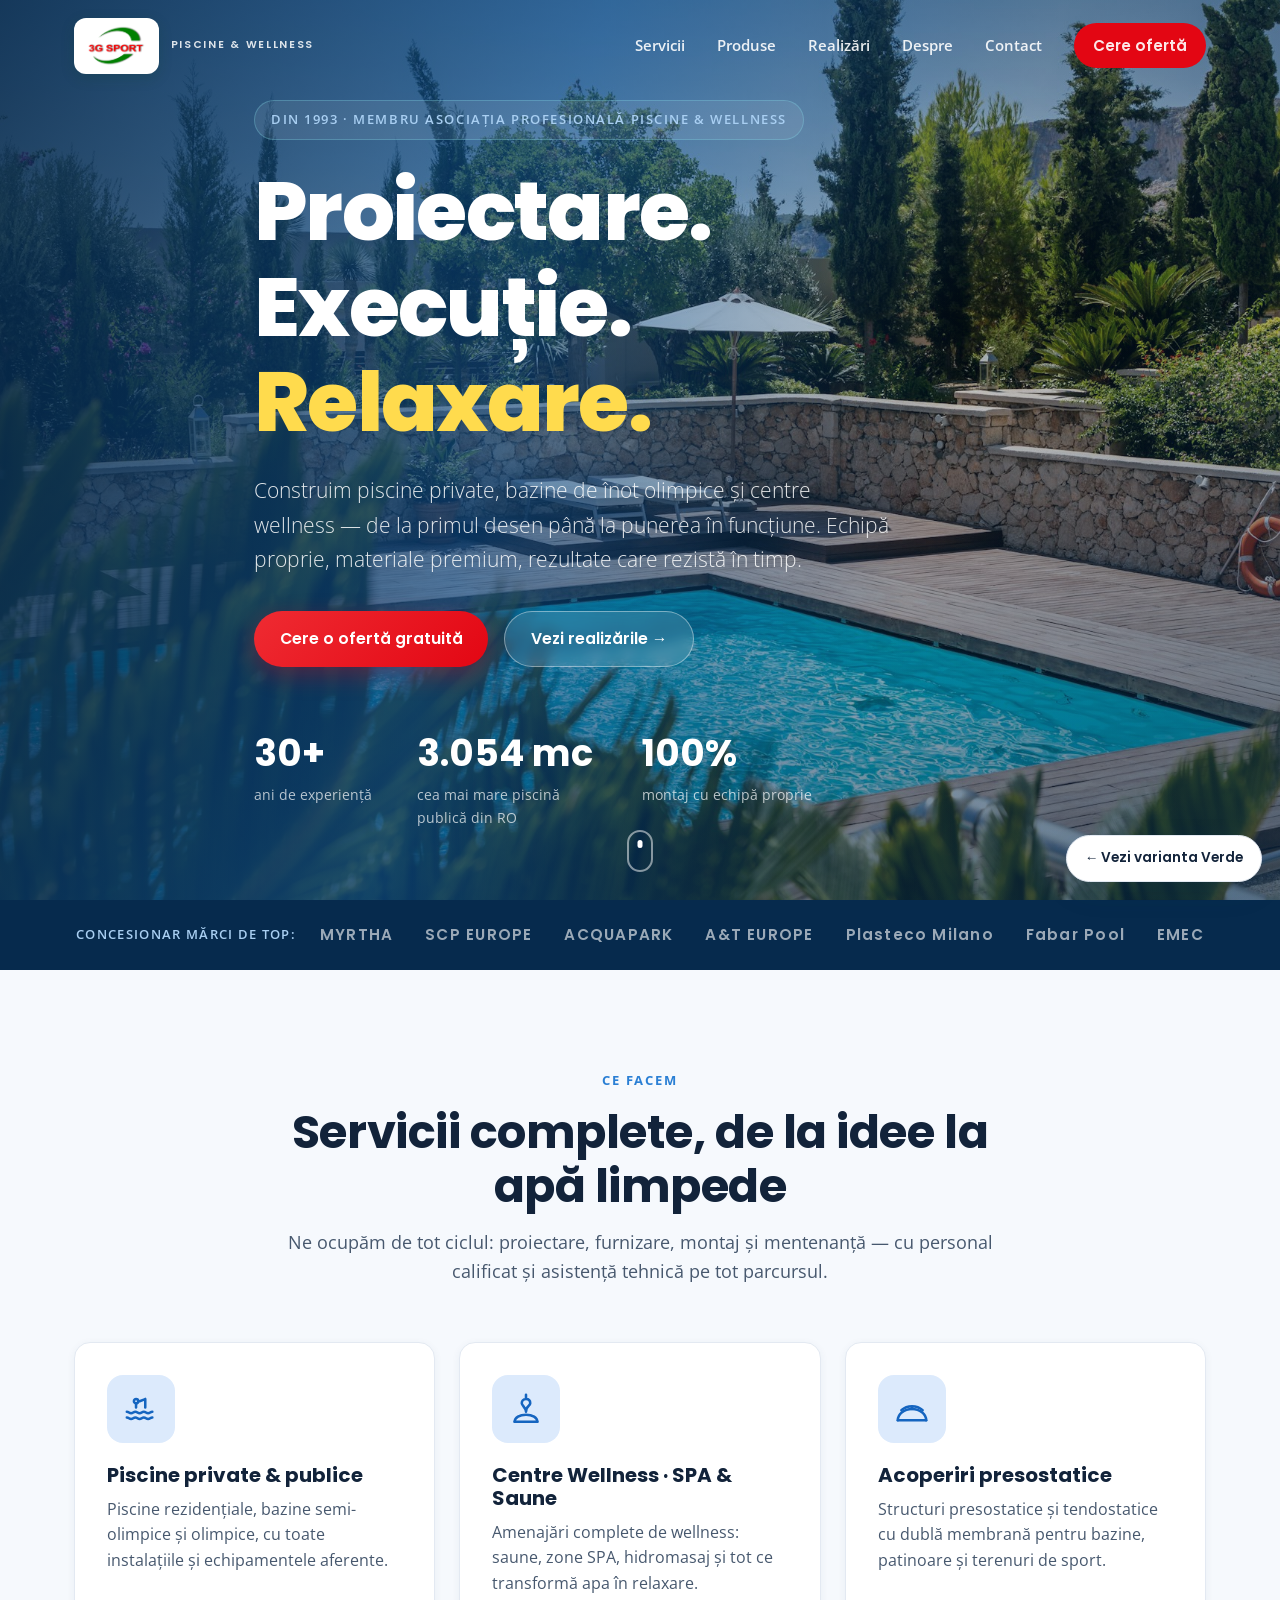
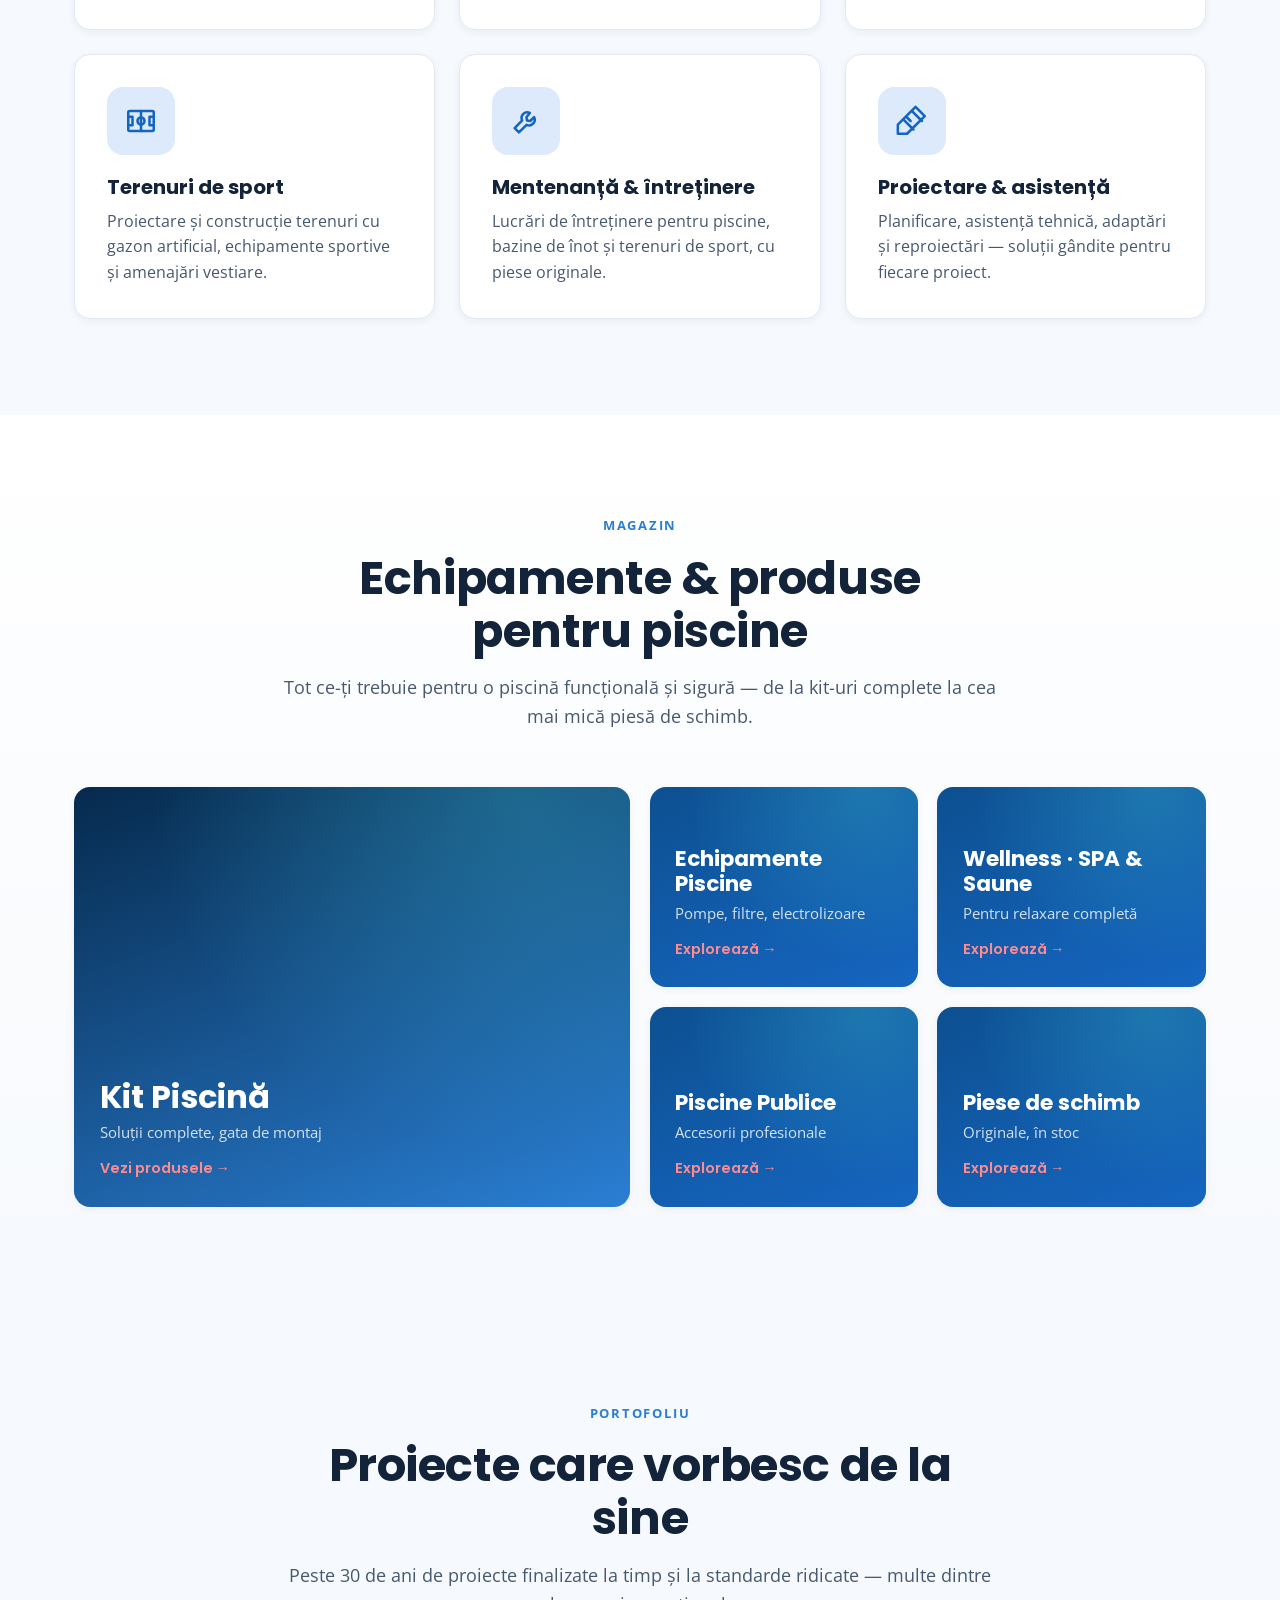
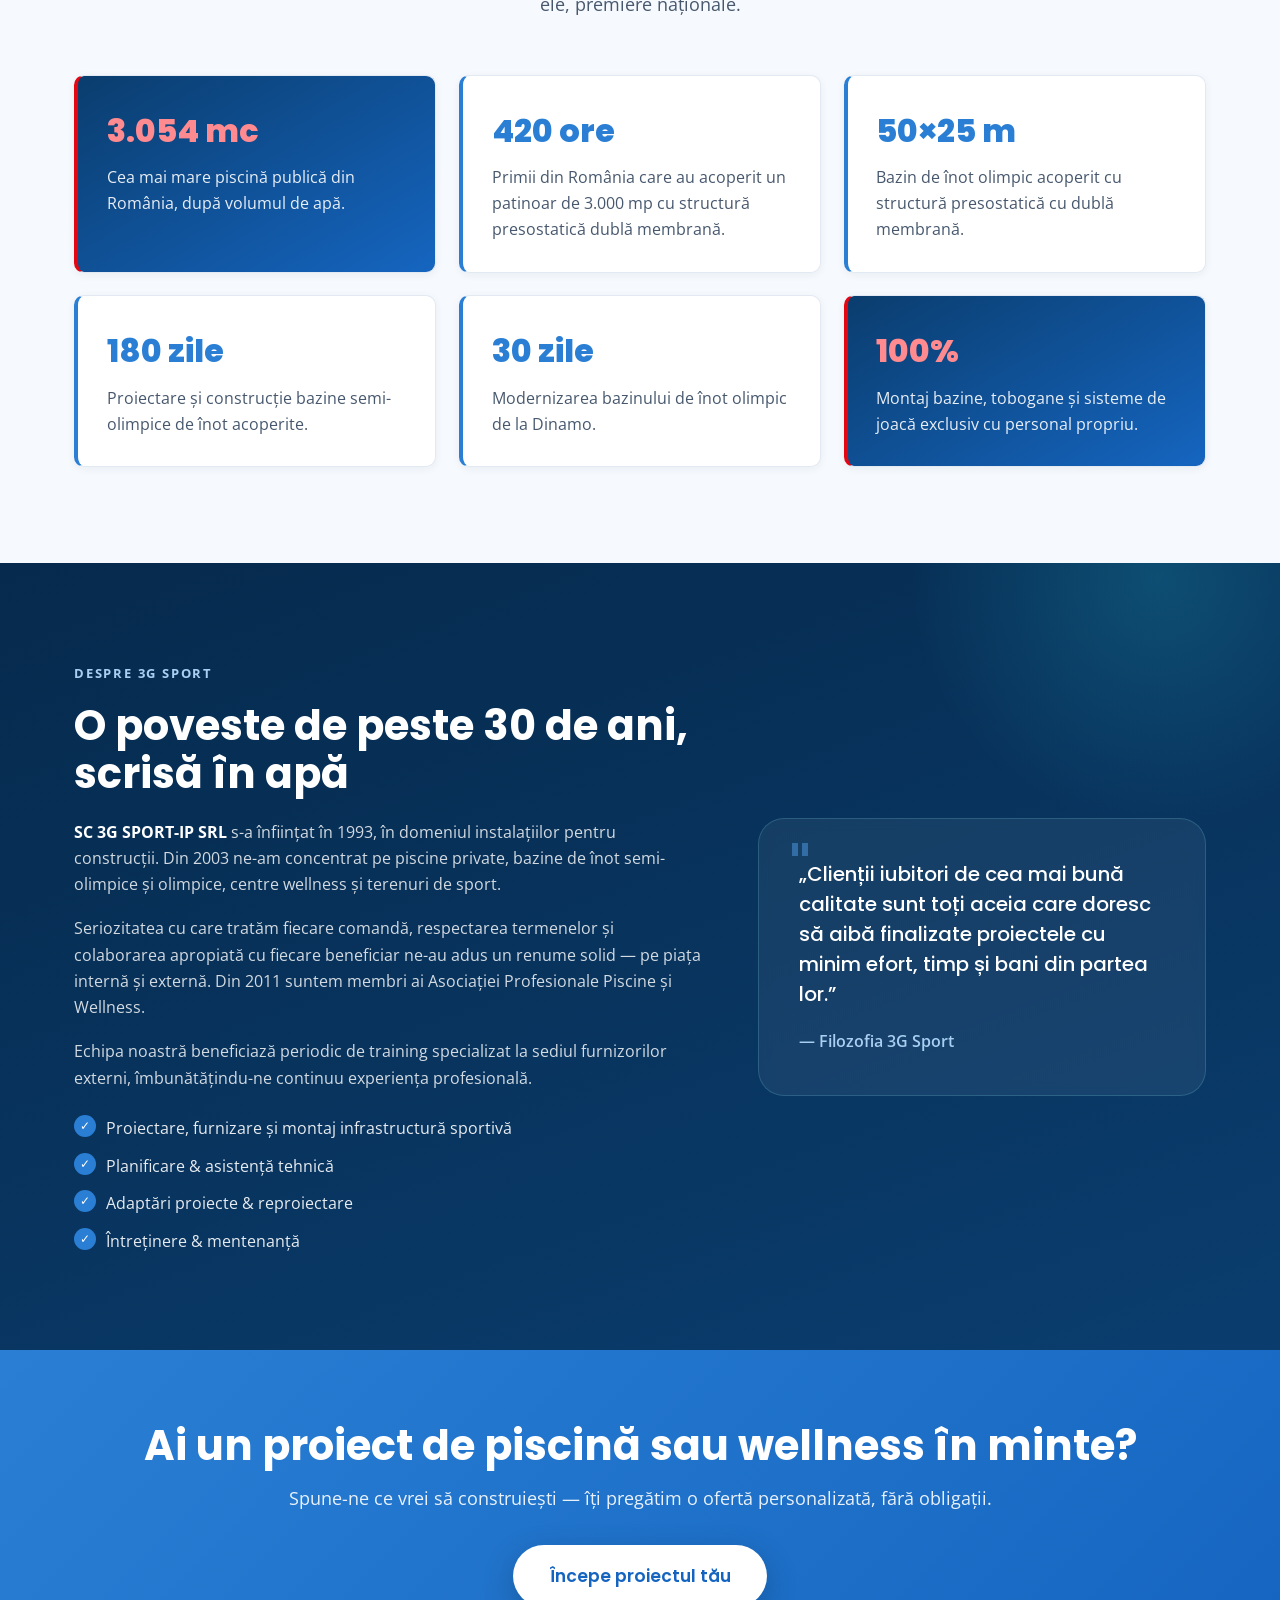
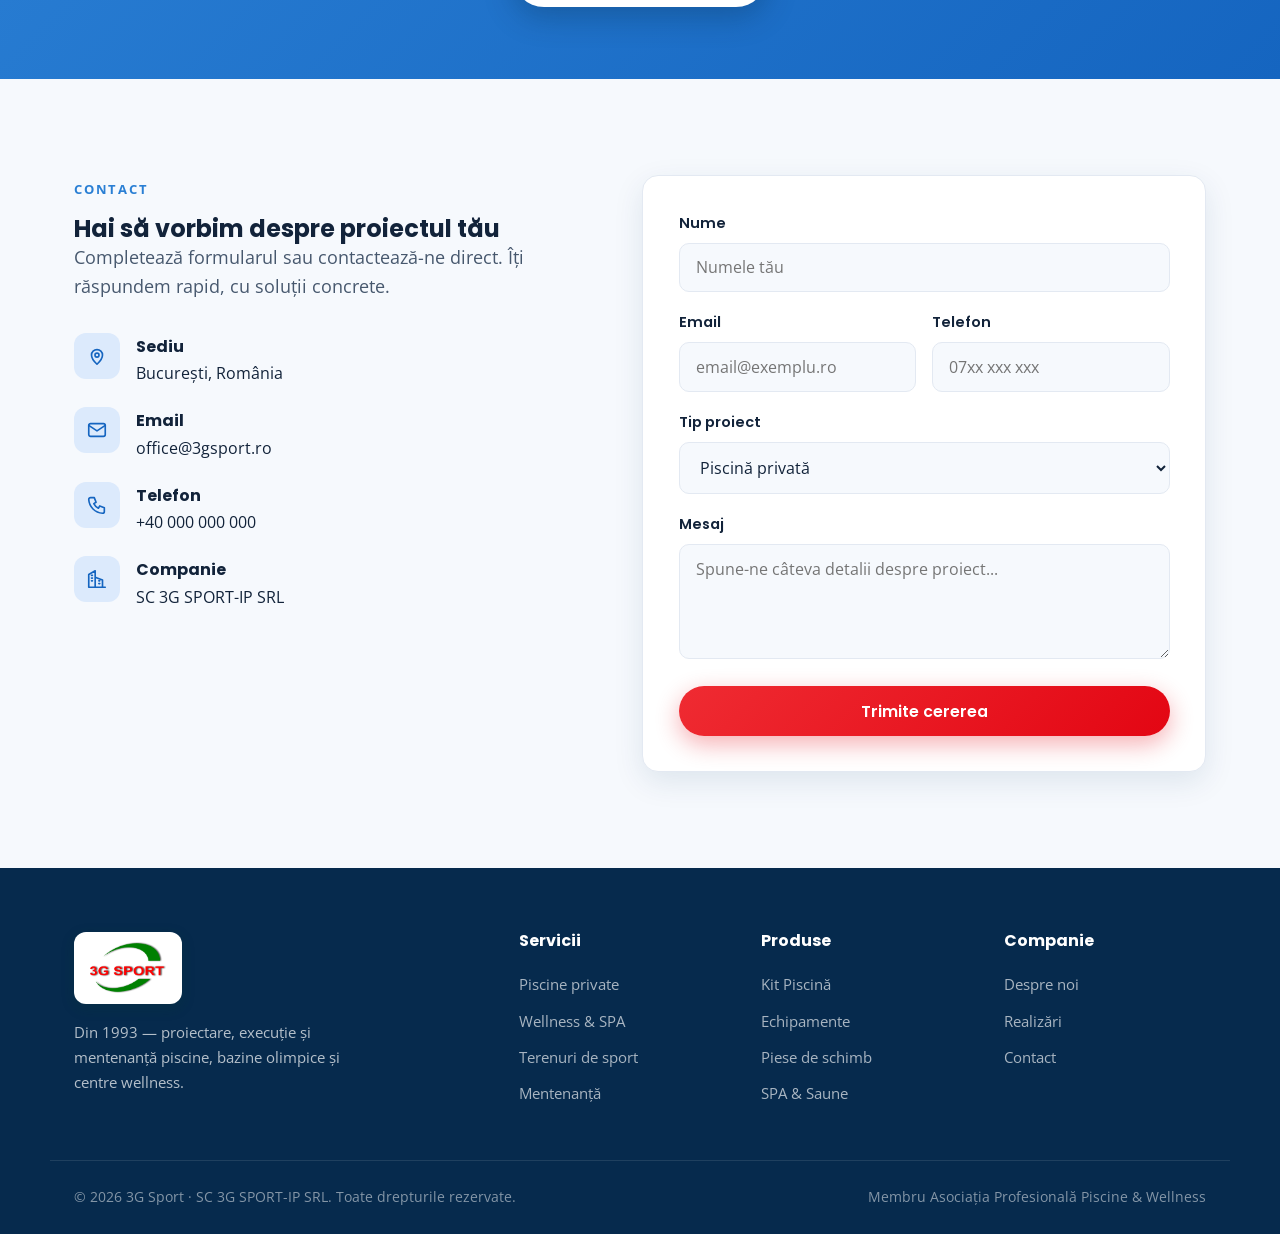
==== index-albastru.html @ 9c0d0143 "Initial commit: 3G Sport presentation site (2 theme variants)" ====
<!DOCTYPE html>
<html lang="ro">
<head>
<meta charset="UTF-8" />
<meta name="viewport" content="width=device-width, initial-scale=1.0" />
<title>3G Sport — Piscine, Wellness & Echipamente | Proiectare, Execuție, Relaxare</title>
<meta name="description" content="3G Sport (SC 3G SPORT-IP SRL) — din 1993 proiectăm și construim piscine private, bazine olimpice, centre wellness și terenuri de sport. Echipamente, kit-uri piscină, SPA & saune, piese de schimb și mentenanță." />
<meta name="theme-color" content="#0a3d62" />
<meta property="og:title" content="3G Sport — Piscine, Wellness & Echipamente" />
<meta property="og:description" content="Din 1993 — proiectare, execuție și mentenanță piscine, bazine olimpice și centre wellness." />
<meta property="og:type" content="website" />
<link rel="preconnect" href="https://fonts.googleapis.com" />
<link rel="preconnect" href="https://fonts.gstatic.com" crossorigin />
<link href="https://fonts.googleapis.com/css2?family=Open+Sans:wght@300;400;500;600;700&family=Poppins:wght@400;500;600;700;800&display=swap" rel="stylesheet" />
<link rel="stylesheet" href="styles.css" />
</head>
<body class="theme-blue">

<!-- ============ HEADER ============ -->
<header class="site-header" id="siteHeader">
  <div class="container header-inner">
    <a href="#hero" class="logo" aria-label="3G Sport - acasă">
      <img src="logo.png" alt="3G Sport" class="logo-img" width="264" height="189" />
      <span class="logo-text">piscine &amp; wellness</span>
    </a>
    <nav class="main-nav" id="mainNav" aria-label="Navigație principală">
      <a href="#servicii">Servicii</a>
      <a href="#categorii">Produse</a>
      <a href="#realizari">Realizări</a>
      <a href="#despre">Despre</a>
      <a href="#contact">Contact</a>
      <a href="#contact" class="btn btn-nav">Cere ofertă</a>
    </nav>
    <button class="nav-toggle" id="navToggle" aria-label="Deschide meniul" aria-expanded="false">
      <span></span><span></span><span></span>
    </button>
  </div>
</header>

<!-- ============ HERO ============ -->
<section class="hero" id="hero">
  <div class="hero-bg" aria-hidden="true">
    <div class="hero-water"></div>
    <div class="hero-overlay"></div>
  </div>
  <div class="container hero-content">
    <p class="hero-eyebrow">Din 1993 · Membru Asociația Profesională Piscine &amp; Wellness</p>
    <h1 class="hero-title">Proiectare.<br>Execuție.<br><span class="accent">Relaxare.</span></h1>
    <p class="hero-sub">Construim piscine private, bazine de înot olimpice și centre wellness — de la primul desen până la punerea în funcțiune. Echipă proprie, materiale premium, rezultate care rezistă în timp.</p>
    <div class="hero-cta">
      <a href="#contact" class="btn btn-primary">Cere o ofertă gratuită</a>
      <a href="#realizari" class="btn btn-ghost">Vezi realizările →</a>
    </div>
    <div class="hero-stats">
      <div class="stat"><strong data-count="30">30+</strong><span>ani de experiență</span></div>
      <div class="stat"><strong data-count="3054">3.054&nbsp;mc</strong><span>cea mai mare piscină publică din RO</span></div>
      <div class="stat"><strong data-count="100">100%</strong><span>montaj cu echipă proprie</span></div>
    </div>
  </div>
  <a href="#servicii" class="scroll-hint" aria-label="Derulează în jos"><span></span></a>
</section>

<!-- ============ TRUST STRIP ============ -->
<section class="trust-strip" aria-label="Branduri partenere">
  <div class="container trust-inner">
    <span class="trust-label">Concesionar mărci de top:</span>
    <ul class="trust-brands">
      <li>MYRTHA</li><li>SCP EUROPE</li><li>ACQUAPARK</li><li>A&amp;T EUROPE</li><li>Plasteco Milano</li><li>Fabar Pool</li><li>EMEC</li>
    </ul>
  </div>
</section>

<!-- ============ SERVICII ============ -->
<section class="section" id="servicii">
  <div class="container">
    <div class="section-head">
      <p class="eyebrow">Ce facem</p>
      <h2>Servicii complete, de la idee la apă limpede</h2>
      <p class="section-lead">Ne ocupăm de tot ciclul: proiectare, furnizare, montaj și mentenanță — cu personal calificat și asistență tehnică pe tot parcursul.</p>
    </div>
    <div class="cards-grid">
      <article class="card">
        <div class="card-icon"><svg viewBox="0 0 24 24" fill="none" stroke="currentColor" stroke-width="1.8" stroke-linecap="round" stroke-linejoin="round"><path d="M2 18c1.5 0 1.5 1 3 1s1.5-1 3-1 1.5 1 3 1 1.5-1 3-1 1.5 1 3 1 1.5-1 3-1"/><path d="M2 14c1.5 0 1.5 1 3 1s1.5-1 3-1 1.5 1 3 1 1.5-1 3-1 1.5 1 3 1 1.5-1 3-1"/><circle cx="8.5" cy="6.5" r="1.5"/><path d="M8.5 8v3M15 5l-4 1.5M15 5v6"/></svg></div>
        <h3>Piscine private &amp; publice</h3>
        <p>Piscine rezidențiale, bazine semi-olimpice și olimpice, cu toate instalațiile și echipamentele aferente.</p>
      </article>
      <article class="card">
        <div class="card-icon"><svg viewBox="0 0 24 24" fill="none" stroke="currentColor" stroke-width="1.8" stroke-linecap="round" stroke-linejoin="round"><path d="M12 2v3M12 5c-2 0-3 1.5-3 3s3 3 3 6c0-4.5 3-4 3-6s-1-3-3-3z"/><path d="M4 21c0-3 3.5-5 8-5s8 2 8 5"/><path d="M4 21h16"/></svg></div>
        <h3>Centre Wellness · SPA &amp; Saune</h3>
        <p>Amenajări complete de wellness: saune, zone SPA, hidromasaj și tot ce transformă apa în relaxare.</p>
      </article>
      <article class="card">
        <div class="card-icon"><svg viewBox="0 0 24 24" fill="none" stroke="currentColor" stroke-width="1.8" stroke-linecap="round" stroke-linejoin="round"><path d="M2 20a10 8 0 0 1 20 0"/><path d="M2 20h20"/><path d="M12 12v-2M12 10c-3 0-5.5 1-7.5 2.8M12 10c3 0 5.5 1 7.5 2.8"/></svg></div>
        <h3>Acoperiri presostatice</h3>
        <p>Structuri presostatice și tendostatice cu dublă membrană pentru bazine, patinoare și terenuri de sport.</p>
      </article>
      <article class="card">
        <div class="card-icon"><svg viewBox="0 0 24 24" fill="none" stroke="currentColor" stroke-width="1.8" stroke-linecap="round" stroke-linejoin="round"><rect x="3" y="5" width="18" height="14" rx="1"/><path d="M12 5v14M3 9h3v6H3M21 9h-3v6h3"/><circle cx="12" cy="12" r="2.5"/></svg></div>
        <h3>Terenuri de sport</h3>
        <p>Proiectare și construcție terenuri cu gazon artificial, echipamente sportive și amenajări vestiare.</p>
      </article>
      <article class="card">
        <div class="card-icon"><svg viewBox="0 0 24 24" fill="none" stroke="currentColor" stroke-width="1.8" stroke-linecap="round" stroke-linejoin="round"><path d="M14.7 6.3a4 4 0 0 0-5.4 5.3L4 17l3 3 5.4-5.3a4 4 0 0 0 5.3-5.4l-2.7 2.7-2.3-.4-.4-2.3z"/></svg></div>
        <h3>Mentenanță &amp; întreținere</h3>
        <p>Lucrări de întreținere pentru piscine, bazine de înot și terenuri de sport, cu piese originale.</p>
      </article>
      <article class="card">
        <div class="card-icon"><svg viewBox="0 0 24 24" fill="none" stroke="currentColor" stroke-width="1.8" stroke-linecap="round" stroke-linejoin="round"><path d="M14.5 2 21 8.5 8.5 21H2v-6.5z"/><path d="M12 5 19 12M8 9l3 3M6 11l7 7"/></svg></div>
        <h3>Proiectare &amp; asistență</h3>
        <p>Planificare, asistență tehnică, adaptări și reproiectări — soluții gândite pentru fiecare proiect.</p>
      </article>
    </div>
  </div>
</section>

<!-- ============ CATEGORII PRODUSE ============ -->
<section class="section section-alt" id="categorii">
  <div class="container">
    <div class="section-head">
      <p class="eyebrow">Magazin</p>
      <h2>Echipamente &amp; produse pentru piscine</h2>
      <p class="section-lead">Tot ce-ți trebuie pentru o piscină funcțională și sigură — de la kit-uri complete la cea mai mică piesă de schimb.</p>
    </div>
    <div class="cat-grid">
      <a href="#contact" class="cat-card cat-lg">
        <div class="cat-body">
          <h3>Kit Piscină</h3>
          <p>Soluții complete, gata de montaj</p>
          <span class="cat-link">Vezi produsele →</span>
        </div>
      </a>
      <a href="#contact" class="cat-card">
        <div class="cat-body">
          <h3>Echipamente Piscine</h3>
          <p>Pompe, filtre, electrolizoare</p>
          <span class="cat-link">Explorează →</span>
        </div>
      </a>
      <a href="#contact" class="cat-card">
        <div class="cat-body">
          <h3>Wellness · SPA &amp; Saune</h3>
          <p>Pentru relaxare completă</p>
          <span class="cat-link">Explorează →</span>
        </div>
      </a>
      <a href="#contact" class="cat-card">
        <div class="cat-body">
          <h3>Piscine Publice</h3>
          <p>Accesorii profesionale</p>
          <span class="cat-link">Explorează →</span>
        </div>
      </a>
      <a href="#contact" class="cat-card">
        <div class="cat-body">
          <h3>Piese de schimb</h3>
          <p>Originale, în stoc</p>
          <span class="cat-link">Explorează →</span>
        </div>
      </a>
    </div>
  </div>
</section>

<!-- ============ REALIZĂRI ============ -->
<section class="section" id="realizari">
  <div class="container">
    <div class="section-head">
      <p class="eyebrow">Portofoliu</p>
      <h2>Proiecte care vorbesc de la sine</h2>
      <p class="section-lead">Peste 30 de ani de proiecte finalizate la timp și la standarde ridicate — multe dintre ele, premiere naționale.</p>
    </div>
    <div class="ach-grid">
      <div class="ach-card highlight">
        <span class="ach-num">3.054 mc</span>
        <p>Cea mai mare piscină publică din România, după volumul de apă.</p>
      </div>
      <div class="ach-card">
        <span class="ach-num">420 ore</span>
        <p>Primii din România care au acoperit un patinoar de 3.000 mp cu structură presostatică dublă membrană.</p>
      </div>
      <div class="ach-card">
        <span class="ach-num">50×25 m</span>
        <p>Bazin de înot olimpic acoperit cu structură presostatică cu dublă membrană.</p>
      </div>
      <div class="ach-card">
        <span class="ach-num">180 zile</span>
        <p>Proiectare și construcție bazine semi-olimpice de înot acoperite.</p>
      </div>
      <div class="ach-card">
        <span class="ach-num">30 zile</span>
        <p>Modernizarea bazinului de înot olimpic de la Dinamo.</p>
      </div>
      <div class="ach-card highlight">
        <span class="ach-num">100%</span>
        <p>Montaj bazine, tobogane și sisteme de joacă exclusiv cu personal propriu.</p>
      </div>
    </div>
  </div>
</section>

<!-- ============ DESPRE ============ -->
<section class="section section-dark" id="despre">
  <div class="container despre-grid">
    <div class="despre-text">
      <p class="eyebrow light">Despre 3G Sport</p>
      <h2>O poveste de peste 30 de ani, scrisă în apă</h2>
      <p><strong>SC 3G SPORT-IP SRL</strong> s-a înființat în 1993, în domeniul instalațiilor pentru construcții. Din 2003 ne-am concentrat pe piscine private, bazine de înot semi-olimpice și olimpice, centre wellness și terenuri de sport.</p>
      <p>Seriozitatea cu care tratăm fiecare comandă, respectarea termenelor și colaborarea apropiată cu fiecare beneficiar ne-au adus un renume solid — pe piața internă și externă. Din 2011 suntem membri ai Asociației Profesionale Piscine și Wellness.</p>
      <p>Echipa noastră beneficiază periodic de training specializat la sediul furnizorilor externi, îmbunătățindu-ne continuu experiența profesională.</p>
      <ul class="check-list">
        <li>Proiectare, furnizare și montaj infrastructură sportivă</li>
        <li>Planificare &amp; asistență tehnică</li>
        <li>Adaptări proiecte &amp; reproiectare</li>
        <li>Întreținere &amp; mentenanță</li>
      </ul>
    </div>
    <div class="despre-quote">
      <blockquote>
        „Clienții iubitori de cea mai bună calitate sunt toți aceia care doresc să aibă finalizate proiectele cu minim efort, timp și bani din partea lor.”
      </blockquote>
      <cite>— Filozofia 3G Sport</cite>
    </div>
  </div>
</section>

<!-- ============ CTA ============ -->
<section class="cta-band">
  <div class="container cta-inner">
    <h2>Ai un proiect de piscină sau wellness în minte?</h2>
    <p>Spune-ne ce vrei să construiești — îți pregătim o ofertă personalizată, fără obligații.</p>
    <a href="#contact" class="btn btn-primary btn-lg">Începe proiectul tău</a>
  </div>
</section>

<!-- ============ CONTACT ============ -->
<section class="section" id="contact">
  <div class="container contact-grid">
    <div class="contact-info">
      <p class="eyebrow">Contact</p>
      <h2>Hai să vorbim despre proiectul tău</h2>
      <p class="section-lead">Completează formularul sau contactează-ne direct. Îți răspundem rapid, cu soluții concrete.</p>
      <ul class="contact-list">
        <li><span class="ci-ico"><svg viewBox="0 0 24 24" fill="none" stroke="currentColor" stroke-width="1.8" stroke-linecap="round" stroke-linejoin="round"><path d="M12 21s-6-5.3-6-10a6 6 0 0 1 12 0c0 4.7-6 10-6 10z"/><circle cx="12" cy="11" r="2.2"/></svg></span> <div><strong>Sediu</strong><br>București, România</div></li>
        <li><span class="ci-ico"><svg viewBox="0 0 24 24" fill="none" stroke="currentColor" stroke-width="1.8" stroke-linecap="round" stroke-linejoin="round"><rect x="3" y="5" width="18" height="14" rx="2"/><path d="m3 7 9 6 9-6"/></svg></span> <div><strong>Email</strong><br><a href="mailto:office@3gsport.ro">office@3gsport.ro</a></div></li>
        <li><span class="ci-ico"><svg viewBox="0 0 24 24" fill="none" stroke="currentColor" stroke-width="1.8" stroke-linecap="round" stroke-linejoin="round"><path d="M5 4h4l2 5-2.5 1.5a11 11 0 0 0 5 5L15 13l5 2v4a2 2 0 0 1-2 2A16 16 0 0 1 3 6a2 2 0 0 1 2-2z"/></svg></span> <div><strong>Telefon</strong><br><a href="tel:+40000000000">+40 000 000 000</a></div></li>
        <li><span class="ci-ico"><svg viewBox="0 0 24 24" fill="none" stroke="currentColor" stroke-width="1.8" stroke-linecap="round" stroke-linejoin="round"><path d="M3 21V7l7-4v18M10 21V10l8 3v8M3 21h18M6 8h1M6 11h1M6 14h1M14 14h1M14 17h1"/></svg></span> <div><strong>Companie</strong><br>SC 3G SPORT-IP SRL</div></li>
      </ul>
    </div>
    <form class="contact-form" onsubmit="return handleSubmit(event)">
      <div class="field">
        <label for="nume">Nume</label>
        <input type="text" id="nume" name="nume" required placeholder="Numele tău" />
      </div>
      <div class="field-row">
        <div class="field">
          <label for="email">Email</label>
          <input type="email" id="email" name="email" required placeholder="email@exemplu.ro" />
        </div>
        <div class="field">
          <label for="tel">Telefon</label>
          <input type="tel" id="tel" name="tel" placeholder="07xx xxx xxx" />
        </div>
      </div>
      <div class="field">
        <label for="subiect">Tip proiect</label>
        <select id="subiect" name="subiect">
          <option>Piscină privată</option>
          <option>Bazin public / olimpic</option>
          <option>Centru wellness / SPA</option>
          <option>Teren de sport</option>
          <option>Echipamente / piese</option>
          <option>Mentenanță</option>
          <option>Altceva</option>
        </select>
      </div>
      <div class="field">
        <label for="mesaj">Mesaj</label>
        <textarea id="mesaj" name="mesaj" rows="4" placeholder="Spune-ne câteva detalii despre proiect..."></textarea>
      </div>
      <button type="submit" class="btn btn-primary btn-block">Trimite cererea</button>
      <p class="form-note" id="formNote" hidden>Mulțumim! Îți vom răspunde cât mai curând. 😎</p>
    </form>
  </div>
</section>

<!-- ============ FOOTER ============ -->
<footer class="site-footer">
  <div class="container footer-inner">
    <div class="footer-brand">
      <a href="#hero" class="logo logo-footer">
        <img src="logo.png" alt="3G Sport" class="logo-img logo-img-footer" width="264" height="189" />
      </a>
      <p>Din 1993 — proiectare, execuție și mentenanță piscine, bazine olimpice și centre wellness.</p>
    </div>
    <div class="footer-col">
      <h4>Servicii</h4>
      <a href="#servicii">Piscine private</a>
      <a href="#servicii">Wellness &amp; SPA</a>
      <a href="#servicii">Terenuri de sport</a>
      <a href="#servicii">Mentenanță</a>
    </div>
    <div class="footer-col">
      <h4>Produse</h4>
      <a href="#categorii">Kit Piscină</a>
      <a href="#categorii">Echipamente</a>
      <a href="#categorii">Piese de schimb</a>
      <a href="#categorii">SPA &amp; Saune</a>
    </div>
    <div class="footer-col">
      <h4>Companie</h4>
      <a href="#despre">Despre noi</a>
      <a href="#realizari">Realizări</a>
      <a href="#contact">Contact</a>
    </div>
  </div>
  <div class="container footer-bottom">
    <p>© <span id="year"></span> 3G Sport · SC 3G SPORT-IP SRL. Toate drepturile rezervate.</p>
    <p>Membru Asociația Profesională Piscine &amp; Wellness</p>
  </div>
</footer>

<a href="index.html" class="theme-switch" title="Vezi varianta Verde">← Vezi varianta Verde</a>
<script src="script.js"></script>
</body>
</html>
---- styles.css ----
/* ============================================================
   3G SPORT — Design System
   Palette: deep aquatic navy → cyan, gold accent (premium)
   Type: Poppins (headings) + Open Sans (body)
   ============================================================ */

:root {
  /* Brand — from 3G SPORT logo (green + red) */
  --green-900: #06421f;
  --green-800: #0a6b32;
  --green-700: #0a8a3f;
  --green-600: #0f9d47;   /* primary brand green */
  --green-500: #22b35a;
  --green-400: #48c977;
  --green-100: #dff5e7;
  --green-050: #eef9f1;

  --red-700: #c00d17;
  --red-600: #e30613;     /* logo red */
  --red-500: #ef2b32;
  --red-100: #fde3e4;

  /* Legacy aliases mapped to new brand (so all existing rules recolor) */
  --navy-900: #06421f;
  --navy-800: #0a6b32;
  --navy-700: #0a8a3f;
  --blue-600: #0f9d47;
  --cyan-500: #22b35a;
  --cyan-400: #48c977;
  --aqua-300: #9fe3b6;
  --aqua-100: #dff5e7;

  --gold: #e30613;
  --gold-soft: #ff8a8f;

  /* Neutrals */
  --ink: #12211a;
  --slate: #4a5a51;
  --muted: #7c8a82;
  --line: #e3ece6;
  --bg: #f6faf7;
  --white: #ffffff;

  /* Effects */
  --shadow-sm: 0 2px 8px rgba(10, 61, 98, .06);
  --shadow-md: 0 10px 30px rgba(10, 61, 98, .10);
  --shadow-lg: 0 24px 60px rgba(10, 61, 98, .18);
  --radius: 16px;
  --radius-sm: 10px;
  --radius-lg: 26px;

  --container: 1180px;
  --ease: cubic-bezier(.22, 1, .36, 1);
}

/* ===== THEME: Alb + Albastru + Roșu ===== */
body.theme-blue {
  --green-900: #062a4d;
  --green-800: #0a3d6e;
  --green-700: #0d5091;
  --green-600: #1565c0;   /* primary brand blue */
  --green-500: #2a7fd4;
  --green-400: #4f9ae6;
  --green-100: #dceafc;
  --green-050: #eef5fe;

  --navy-900: #062a4d;
  --navy-800: #0a3d6e;
  --navy-700: #0d5091;
  --blue-600: #1565c0;
  --cyan-500: #2a7fd4;
  --cyan-400: #4f9ae6;
  --aqua-300: #a9cff2;
  --aqua-100: #dceafc;

  --ink: #12233a;
  --slate: #47586e;
  --muted: #7c8aa0;
  --line: #e3e9f2;
  --bg: #f6f9fd;
}
body.theme-blue .hero-overlay {
  background:
    linear-gradient(105deg, rgba(6,42,77,.86) 0%, rgba(13,80,145,.6) 40%, rgba(6,42,77,.18) 70%, rgba(6,42,77,.35) 100%),
    linear-gradient(180deg, rgba(6,42,77,.35) 0%, transparent 35%, rgba(6,42,77,.5) 100%);
}

* { box-sizing: border-box; margin: 0; padding: 0; }
html { scroll-behavior: smooth; -webkit-text-size-adjust: 100%; }

body {
  font-family: 'Open Sans', system-ui, sans-serif;
  color: var(--ink);
  background: var(--bg);
  line-height: 1.65;
  overflow-x: hidden;
}

h1, h2, h3, h4 { font-family: 'Poppins', sans-serif; line-height: 1.15; font-weight: 700; color: var(--ink); }
a { color: inherit; text-decoration: none; }
img { max-width: 100%; display: block; }

.container { width: 100%; max-width: var(--container); margin-inline: auto; padding-inline: 24px; }

/* ===== Buttons ===== */
.btn {
  display: inline-flex; align-items: center; justify-content: center; gap: .5rem;
  font-family: 'Poppins', sans-serif; font-weight: 600; font-size: .98rem;
  padding: .85rem 1.6rem; border-radius: 999px; border: none; cursor: pointer;
  transition: transform .25s var(--ease), box-shadow .25s var(--ease), background .25s;
  white-space: nowrap;
}
.btn-primary {
  background: linear-gradient(135deg, var(--red-500), var(--red-600));
  color: var(--white); box-shadow: 0 8px 24px rgba(227, 6, 19, .32);
}
.btn-primary:hover { transform: translateY(-3px); box-shadow: 0 14px 34px rgba(227, 6, 19, .45); }
.btn-ghost { background: rgba(255, 255, 255, .12); color: var(--white); border: 1.5px solid rgba(255, 255, 255, .4); backdrop-filter: blur(6px); }
.btn-ghost:hover { background: rgba(255, 255, 255, .22); transform: translateY(-3px); }
.btn-nav { background: var(--red-600); color: var(--white); padding: .6rem 1.2rem; }
.btn-nav:hover { background: var(--red-500); transform: translateY(-2px); box-shadow: 0 8px 20px rgba(227,6,19,.4); }
.btn-lg { padding: 1.05rem 2.3rem; font-size: 1.08rem; }
.btn-block { width: 100%; }

/* ===== Header ===== */
.site-header {
  position: fixed; top: 0; left: 0; right: 0; z-index: 100;
  padding: 1.1rem 0; transition: all .35s var(--ease);
}
.site-header.scrolled {
  background: rgba(255, 255, 255, .92); backdrop-filter: blur(14px);
  box-shadow: var(--shadow-sm); padding: .65rem 0;
}
.header-inner { display: flex; align-items: center; justify-content: space-between; }

.logo { display: flex; align-items: center; gap: .7rem; flex-shrink: 0; }
.logo-img { flex-shrink: 0; }
.logo-img { height: 56px; width: auto; object-fit: contain; display: block; background: var(--white); border-radius: 12px; padding: 6px 12px; box-shadow: 0 4px 14px rgba(6,66,31,.18); transition: height .35s var(--ease); }
.scrolled .logo-img { height: 48px; }
.logo-text { font-family: 'Poppins', sans-serif; font-weight: 600; letter-spacing: .16em; text-transform: uppercase; font-size: .66rem; color: rgba(255,255,255,.85); line-height: 1; align-self: center; }
.scrolled .logo-text { color: var(--muted); }
.logo-img-footer { height: 72px; }

.main-nav { display: flex; align-items: center; gap: 2rem; }
.main-nav a { font-weight: 600; font-size: .95rem; color: rgba(255, 255, 255, .9); transition: color .2s; position: relative; }
.main-nav a:not(.btn):hover { color: var(--aqua-300); }
.main-nav a:not(.btn)::after {
  content: ''; position: absolute; left: 0; bottom: -6px; height: 2px; width: 0;
  background: var(--cyan-400); transition: width .3s var(--ease);
}
.main-nav a:not(.btn):hover::after { width: 100%; }
.scrolled .main-nav a:not(.btn) { color: var(--slate); }
.scrolled .main-nav a:not(.btn):hover { color: var(--blue-600); }

.nav-toggle { display: none; flex-direction: column; gap: 5px; background: none; border: none; cursor: pointer; padding: 8px; z-index: 110; }
.nav-toggle span { width: 26px; height: 2.5px; background: var(--white); border-radius: 3px; transition: all .3s var(--ease); }
.scrolled .nav-toggle span { background: var(--ink); }

/* ===== Hero ===== */
.hero { position: relative; min-height: 100vh; display: flex; align-items: center; overflow: hidden; color: var(--white); }
.hero-bg { position: absolute; inset: 0; z-index: -2; overflow: hidden; }
.hero-water {
  position: absolute; inset: 0;
  background: url('img/hero-pool.jpg') center 30% / cover no-repeat;
  transform: scale(1.06); animation: heroZoom 20s ease-in-out infinite alternate;
}
@keyframes heroZoom { from { transform: scale(1.06); } to { transform: scale(1.14); } }
.hero-overlay {
  position: absolute; inset: 0;
  background:
    linear-gradient(105deg, rgba(6,66,31,.86) 0%, rgba(10,107,50,.62) 40%, rgba(6,66,31,.18) 70%, rgba(6,66,31,.35) 100%),
    linear-gradient(180deg, rgba(6,66,31,.35) 0%, transparent 35%, rgba(6,66,31,.5) 100%);
}

.hero-content { position: relative; z-index: 1; padding-top: 90px; padding-bottom: 60px; max-width: 820px; }
.hero-eyebrow {
  display: inline-block; font-weight: 600; font-size: .82rem; letter-spacing: .12em; text-transform: uppercase;
  color: var(--aqua-300); background: rgba(255, 255, 255, .08); border: 1px solid rgba(127, 219, 230, .3);
  padding: .5rem 1rem; border-radius: 999px; margin-bottom: 1.5rem;
}
.hero-title { font-size: clamp(2.8rem, 8vw, 5.2rem); font-weight: 800; color: var(--white); letter-spacing: -.02em; margin-bottom: 1.4rem; }
.hero-title .accent { color: #ffdb4d; }
.hero-sub { font-size: clamp(1.05rem, 2.4vw, 1.3rem); color: rgba(255, 255, 255, .88); max-width: 640px; margin-bottom: 2.2rem; font-weight: 300; }
.hero-cta { display: flex; gap: 1rem; flex-wrap: wrap; margin-bottom: 3.5rem; }

.hero-stats { display: flex; gap: 2.8rem; flex-wrap: wrap; }
.stat { display: flex; flex-direction: column; }
.stat strong { font-family: 'Poppins', sans-serif; font-size: clamp(1.6rem, 4vw, 2.3rem); font-weight: 700; color: var(--white); }
.stat span { font-size: .88rem; color: rgba(255, 255, 255, .7); max-width: 180px; }

.scroll-hint { position: absolute; bottom: 28px; left: 50%; transform: translateX(-50%); width: 26px; height: 42px; border: 2px solid rgba(255, 255, 255, .5); border-radius: 999px; }
.scroll-hint span { position: absolute; top: 8px; left: 50%; transform: translateX(-50%); width: 5px; height: 8px; background: var(--white); border-radius: 3px; animation: scrolldot 1.6s var(--ease) infinite; }
@keyframes scrolldot { 0% { opacity: 0; top: 8px; } 30% { opacity: 1; } 60% { opacity: 1; top: 22px; } 100% { opacity: 0; top: 22px; } }

/* ===== Trust strip ===== */
.trust-strip { background: var(--navy-900); padding: 1.4rem 0; }
.trust-inner { display: flex; align-items: center; gap: 1.5rem; flex-wrap: wrap; justify-content: center; }
.trust-label { color: var(--aqua-300); font-weight: 600; font-size: .82rem; letter-spacing: .1em; text-transform: uppercase; }
.trust-brands { list-style: none; display: flex; gap: 2rem; flex-wrap: wrap; }
.trust-brands li { color: rgba(255, 255, 255, .6); font-family: 'Poppins', sans-serif; font-weight: 600; letter-spacing: .08em; font-size: .95rem; transition: color .25s; }
.trust-brands li:hover { color: var(--white); }

/* ===== Sections ===== */
.section { padding: 6rem 0; }
.section-alt { background: linear-gradient(180deg, var(--white), var(--bg)); }
.section-head { max-width: 720px; margin: 0 auto 3.5rem; text-align: center; }
.eyebrow { display: inline-block; font-weight: 700; font-size: .8rem; letter-spacing: .14em; text-transform: uppercase; color: var(--cyan-500); margin-bottom: .9rem; }
.eyebrow.light { color: var(--aqua-300); }
.section-head h2 { font-size: clamp(1.9rem, 4.5vw, 2.9rem); margin-bottom: 1rem; letter-spacing: -.01em; }
.section-lead { color: var(--slate); font-size: 1.1rem; }

/* ===== Cards grid (services) ===== */
.cards-grid { display: grid; grid-template-columns: repeat(auto-fit, minmax(300px, 1fr)); gap: 1.5rem; }
.card {
  background: var(--white); border: 1px solid var(--line); border-radius: var(--radius);
  padding: 2rem; box-shadow: var(--shadow-sm); transition: transform .35s var(--ease), box-shadow .35s var(--ease), border-color .35s;
  position: relative; overflow: hidden;
}
.card::before { content: ''; position: absolute; top: 0; left: 0; width: 100%; height: 4px; background: linear-gradient(90deg, var(--cyan-500), var(--blue-600)); transform: scaleX(0); transform-origin: left; transition: transform .4s var(--ease); }
.card:hover { transform: translateY(-8px); box-shadow: var(--shadow-lg); border-color: transparent; }
.card:hover::before { transform: scaleX(1); }
.card-icon { width: 68px; height: 68px; display: grid; place-items: center; background: var(--aqua-100); border-radius: 16px; margin-bottom: 1.3rem; color: var(--blue-600); }
.card-icon svg { width: 34px; height: 34px; }
.card:hover .card-icon { background: linear-gradient(135deg, var(--cyan-500), var(--blue-600)); color: var(--white); transition: background .35s var(--ease), color .35s; }
.card h3 { font-size: 1.25rem; margin-bottom: .6rem; }
.card p { color: var(--slate); font-size: .98rem; }

/* ===== Categories ===== */
.cat-grid { display: grid; grid-template-columns: repeat(4, 1fr); grid-auto-rows: 200px; gap: 1.2rem; }
.cat-card {
  position: relative; border-radius: var(--radius); overflow: hidden; padding: 1.6rem;
  display: flex; align-items: flex-end; color: var(--white);
  background: linear-gradient(160deg, var(--navy-700), var(--blue-600));
  box-shadow: var(--shadow-sm); transition: transform .35s var(--ease), box-shadow .35s var(--ease);
}
.cat-card::after { content: ''; position: absolute; inset: 0; background: radial-gradient(circle at 80% 0%, rgba(63, 196, 214, .5), transparent 60%); opacity: .6; transition: opacity .35s; }
.cat-card:hover { transform: translateY(-6px); box-shadow: var(--shadow-lg); }
.cat-card:hover::after { opacity: 1; }
.cat-lg { grid-column: span 2; grid-row: span 2; background: linear-gradient(160deg, var(--navy-900), var(--cyan-500)); }
.cat-body { position: relative; z-index: 1; }
.cat-body h3 { color: var(--white); font-size: 1.35rem; margin-bottom: .3rem; }
.cat-lg .cat-body h3 { font-size: 2rem; }
.cat-body p { color: rgba(255, 255, 255, .82); font-size: .92rem; margin-bottom: .6rem; }
.cat-link { font-family: 'Poppins', sans-serif; font-weight: 600; font-size: .9rem; color: var(--gold-soft); }

/* ===== Achievements ===== */
.ach-grid { display: grid; grid-template-columns: repeat(auto-fit, minmax(280px, 1fr)); gap: 1.4rem; }
.ach-card {
  background: var(--white); border: 1px solid var(--line); border-left: 4px solid var(--cyan-500);
  border-radius: var(--radius-sm); padding: 1.8rem; box-shadow: var(--shadow-sm); transition: transform .3s var(--ease), box-shadow .3s;
}
.ach-card:hover { transform: translateY(-5px); box-shadow: var(--shadow-md); }
.ach-card.highlight { background: linear-gradient(150deg, var(--navy-800), var(--blue-600)); border-left-color: var(--gold); color: var(--white); }
.ach-num { font-family: 'Poppins', sans-serif; font-weight: 800; font-size: 2rem; color: var(--cyan-500); display: block; margin-bottom: .5rem; }
.ach-card.highlight .ach-num { color: var(--gold-soft); }
.ach-card p { color: var(--slate); font-size: .98rem; }
.ach-card.highlight p { color: rgba(255, 255, 255, .9); }

/* ===== Despre (dark) ===== */
.section-dark { background: linear-gradient(160deg, var(--navy-900), var(--navy-800)); color: var(--white); position: relative; overflow: hidden; }
.section-dark::before { content: ''; position: absolute; top: -30%; right: -10%; width: 500px; height: 500px; background: radial-gradient(circle, rgba(34, 166, 195, .25), transparent 70%); }
.despre-grid { display: grid; grid-template-columns: 1.4fr 1fr; gap: 3.5rem; align-items: center; position: relative; z-index: 1; }
.despre-text h2 { color: var(--white); font-size: clamp(1.8rem, 4vw, 2.6rem); margin-bottom: 1.3rem; }
.despre-text p { color: rgba(255, 255, 255, .82); margin-bottom: 1.1rem; }
.despre-text strong { color: var(--white); }
.check-list { list-style: none; margin-top: 1.5rem; display: grid; gap: .7rem; }
.check-list li { padding-left: 2rem; position: relative; color: rgba(255, 255, 255, .9); }
.check-list li::before { content: '✓'; position: absolute; left: 0; top: 0; width: 22px; height: 22px; background: var(--cyan-500); color: var(--white); border-radius: 50%; display: grid; place-items: center; font-size: .75rem; font-weight: 700; }
.despre-quote { background: rgba(255, 255, 255, .06); border: 1px solid rgba(127, 219, 230, .2); border-radius: var(--radius-lg); padding: 2.5rem; backdrop-filter: blur(6px); }
.despre-quote blockquote { font-family: 'Poppins', sans-serif; font-size: 1.25rem; font-weight: 500; line-height: 1.5; color: var(--white); position: relative; }
.despre-quote blockquote::before { content: '"'; font-size: 4rem; color: var(--cyan-400); position: absolute; top: -2.2rem; left: -.6rem; opacity: .5; }
.despre-quote cite { display: block; margin-top: 1.2rem; color: var(--aqua-300); font-style: normal; font-weight: 600; }

/* ===== CTA band ===== */
.cta-band { background: linear-gradient(135deg, var(--cyan-500), var(--blue-600)); color: var(--white); padding: 4.5rem 0; text-align: center; }
.cta-inner h2 { color: var(--white); font-size: clamp(1.7rem, 4vw, 2.6rem); margin-bottom: .8rem; }
.cta-inner p { color: rgba(255, 255, 255, .9); font-size: 1.15rem; margin-bottom: 2rem; }
.cta-band .btn-primary { background: var(--white); color: var(--blue-600); box-shadow: 0 10px 30px rgba(6, 44, 71, .3); }
.cta-band .btn-primary:hover { background: var(--aqua-100); }

/* ===== Contact ===== */
.contact-grid { display: grid; grid-template-columns: 1fr 1.1fr; gap: 3.5rem; align-items: start; }
.contact-list { list-style: none; margin-top: 2rem; display: grid; gap: 1.3rem; }
.contact-list li { display: flex; gap: 1rem; align-items: flex-start; }
.ci-ico { width: 46px; height: 46px; display: grid; place-items: center; background: var(--aqua-100); border-radius: 12px; flex-shrink: 0; color: var(--blue-600); }
.ci-ico svg { width: 22px; height: 22px; }
.contact-list strong { font-family: 'Poppins', sans-serif; }
.contact-list a:hover { color: var(--cyan-500); }

.contact-form { background: var(--white); border: 1px solid var(--line); border-radius: var(--radius); padding: 2.2rem; box-shadow: var(--shadow-md); }
.field { margin-bottom: 1.2rem; }
.field-row { display: grid; grid-template-columns: 1fr 1fr; gap: 1rem; }
.field label { display: block; font-family: 'Poppins', sans-serif; font-weight: 600; font-size: .9rem; margin-bottom: .45rem; color: var(--ink); }
.field input, .field select, .field textarea {
  width: 100%; padding: .8rem 1rem; border: 1.5px solid var(--line); border-radius: var(--radius-sm);
  font-family: 'Open Sans', sans-serif; font-size: .98rem; color: var(--ink); background: var(--bg); transition: border-color .25s, box-shadow .25s;
}
.field input:focus, .field select:focus, .field textarea:focus { outline: none; border-color: var(--cyan-500); box-shadow: 0 0 0 3px rgba(34, 166, 195, .15); background: var(--white); }
.field textarea { resize: vertical; }
.form-note { margin-top: 1rem; color: var(--cyan-500); font-weight: 600; text-align: center; }

/* ===== Footer ===== */
.site-footer { background: var(--navy-900); color: rgba(255, 255, 255, .7); padding: 4rem 0 0; }
.footer-inner { display: grid; grid-template-columns: 2fr 1fr 1fr 1fr; gap: 2.5rem; padding-bottom: 3rem; }
.logo-footer .logo-text, .logo-footer .logo-text em { color: var(--white); }
.footer-brand p { margin-top: 1rem; max-width: 300px; font-size: .95rem; }
.footer-col h4 { color: var(--white); font-size: 1rem; margin-bottom: 1rem; }
.footer-col a { display: block; padding: .35rem 0; font-size: .95rem; color: rgba(255, 255, 255, .65); transition: color .2s, padding-left .2s; }
.footer-col a:hover { color: var(--aqua-300); padding-left: 5px; }
.footer-bottom { display: flex; justify-content: space-between; flex-wrap: wrap; gap: .5rem; padding: 1.6rem 24px; border-top: 1px solid rgba(255, 255, 255, .1); font-size: .85rem; color: rgba(255, 255, 255, .5); }

/* ===== Theme switch (floating) ===== */
.theme-switch {
  position: fixed; right: 18px; bottom: 18px; z-index: 200;
  background: var(--white); color: var(--ink); font-family: 'Poppins', sans-serif; font-weight: 600; font-size: .85rem;
  padding: .7rem 1.1rem; border-radius: 999px; box-shadow: var(--shadow-md); border: 1.5px solid var(--line);
  transition: transform .25s var(--ease), box-shadow .25s;
}
.theme-switch:hover { transform: translateY(-3px); box-shadow: var(--shadow-lg); color: var(--blue-600); }

/* ===== Reveal animation ===== */
.reveal { opacity: 0; transform: translateY(30px); transition: opacity .7s var(--ease), transform .7s var(--ease); }
.reveal.in { opacity: 1; transform: none; }

/* ===== Responsive ===== */
@media (max-width: 940px) {
  .despre-grid, .contact-grid { grid-template-columns: 1fr; gap: 2.5rem; }
  .cat-grid { grid-template-columns: repeat(2, 1fr); }
  .cat-lg { grid-column: span 2; grid-row: span 1; min-height: 200px; }
}
@media (max-width: 760px) {
  .main-nav {
    position: fixed; top: 0; right: -100%; width: min(80vw, 320px); height: 100vh;
    background: var(--navy-900); flex-direction: column; align-items: flex-start;
    padding: 6rem 2rem 2rem; gap: 1.5rem; transition: right .4s var(--ease); box-shadow: -10px 0 40px rgba(0,0,0,.3);
  }
  .main-nav.open { right: 0; }
  .main-nav a { color: rgba(255, 255, 255, .9) !important; font-size: 1.1rem; }
  .nav-toggle { display: flex; }
  .nav-toggle.active span:nth-child(1) { transform: translateY(7.5px) rotate(45deg); }
  .nav-toggle.active span:nth-child(2) { opacity: 0; }
  .nav-toggle.active span:nth-child(3) { transform: translateY(-7.5px) rotate(-45deg); }
  .scrolled .nav-toggle.active span { background: var(--white); }
  .hero-stats { gap: 1.8rem; }
  .stat span { max-width: 140px; }
  .section { padding: 4rem 0; }
  .field-row { grid-template-columns: 1fr; }
  .footer-inner { grid-template-columns: 1fr 1fr; }
}
@media (max-width: 480px) {
  .cat-grid { grid-template-columns: 1fr; }
  .cat-lg { grid-column: span 1; }
  .footer-inner { grid-template-columns: 1fr; }
  .hero-cta { flex-direction: column; align-items: stretch; }
}
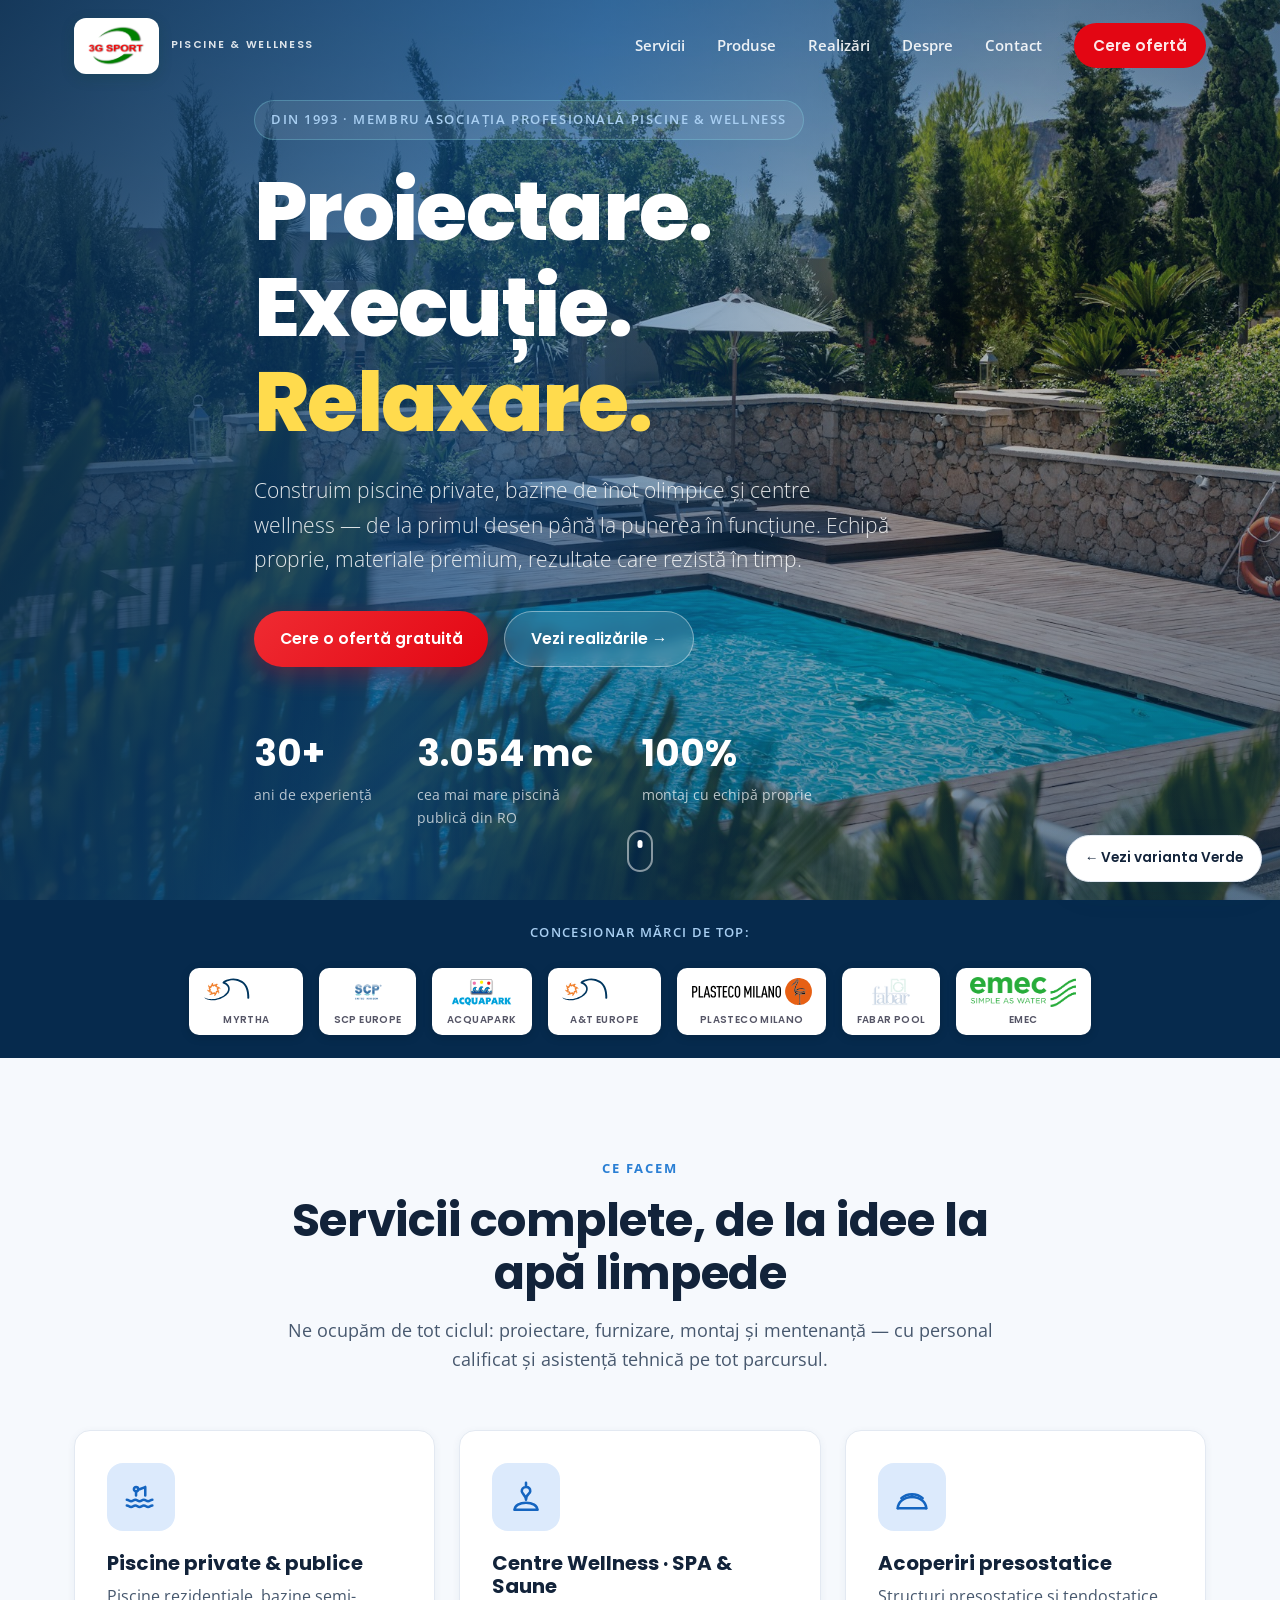
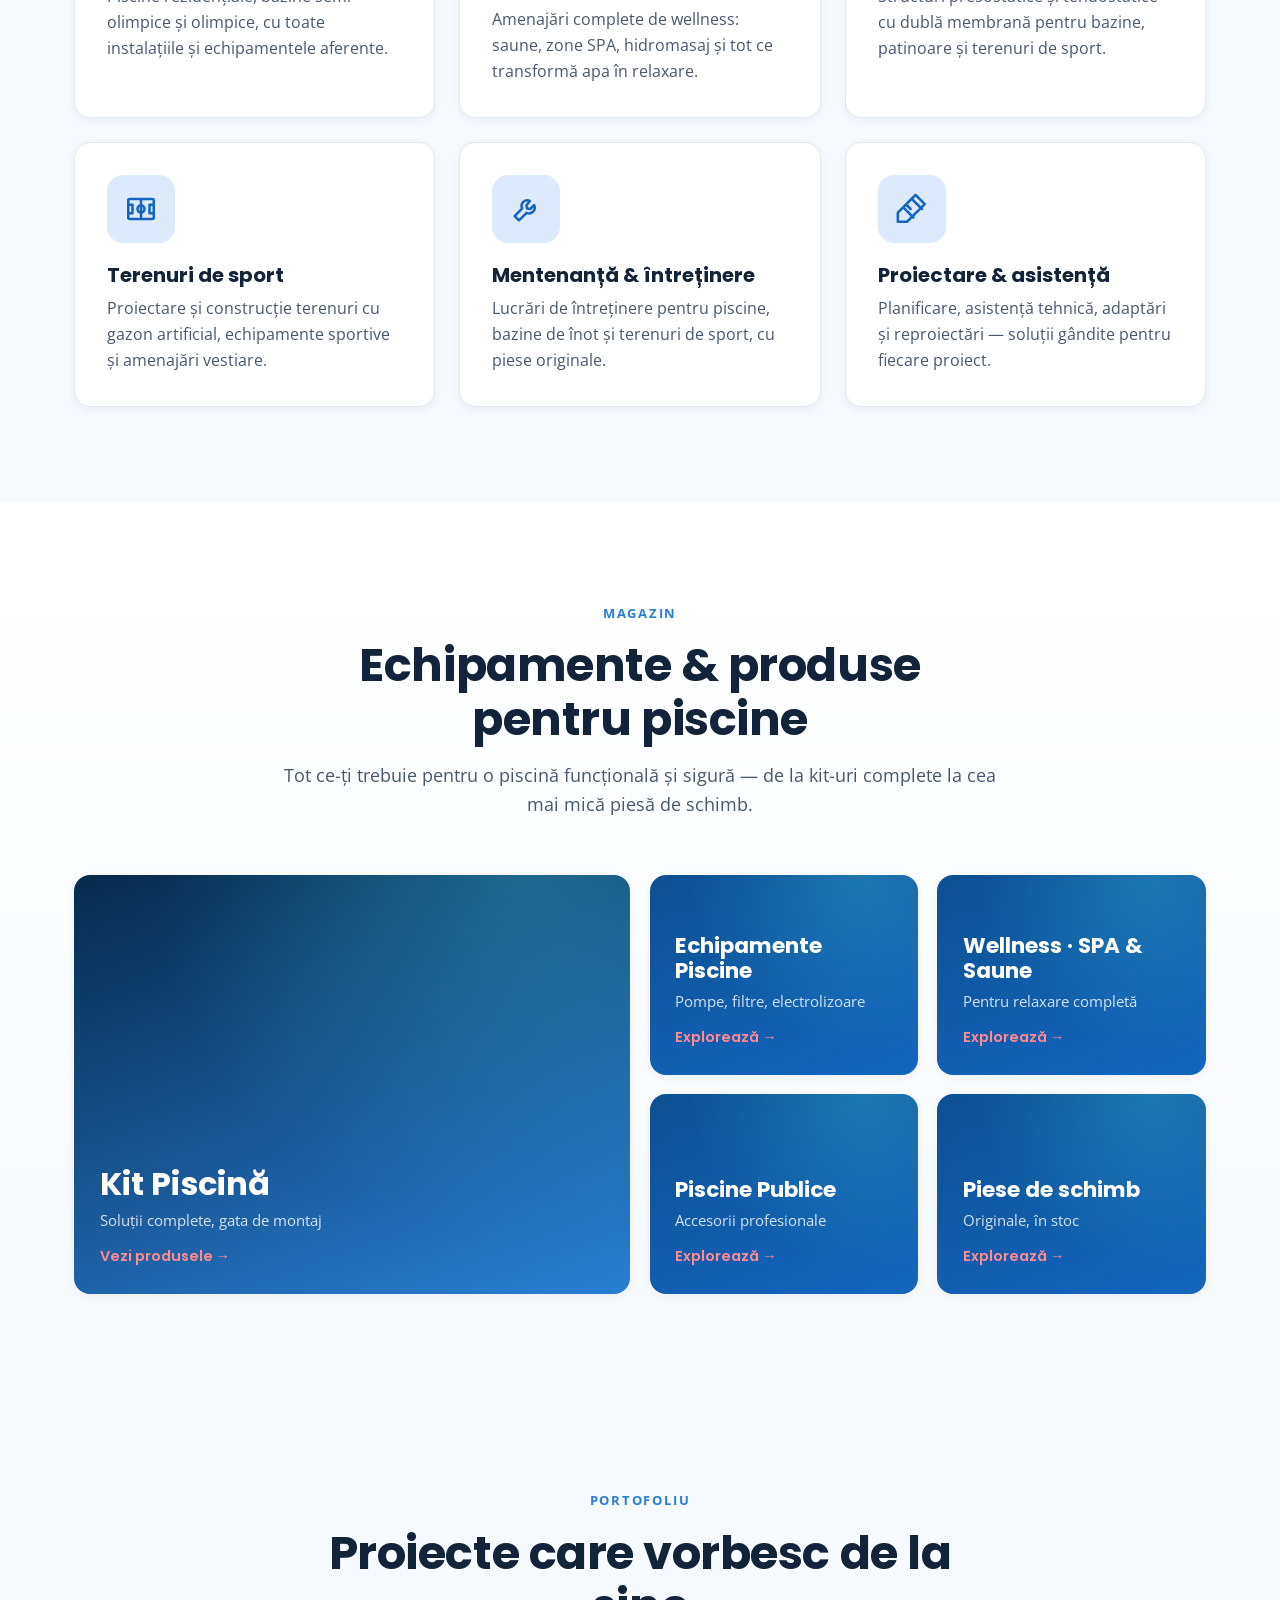
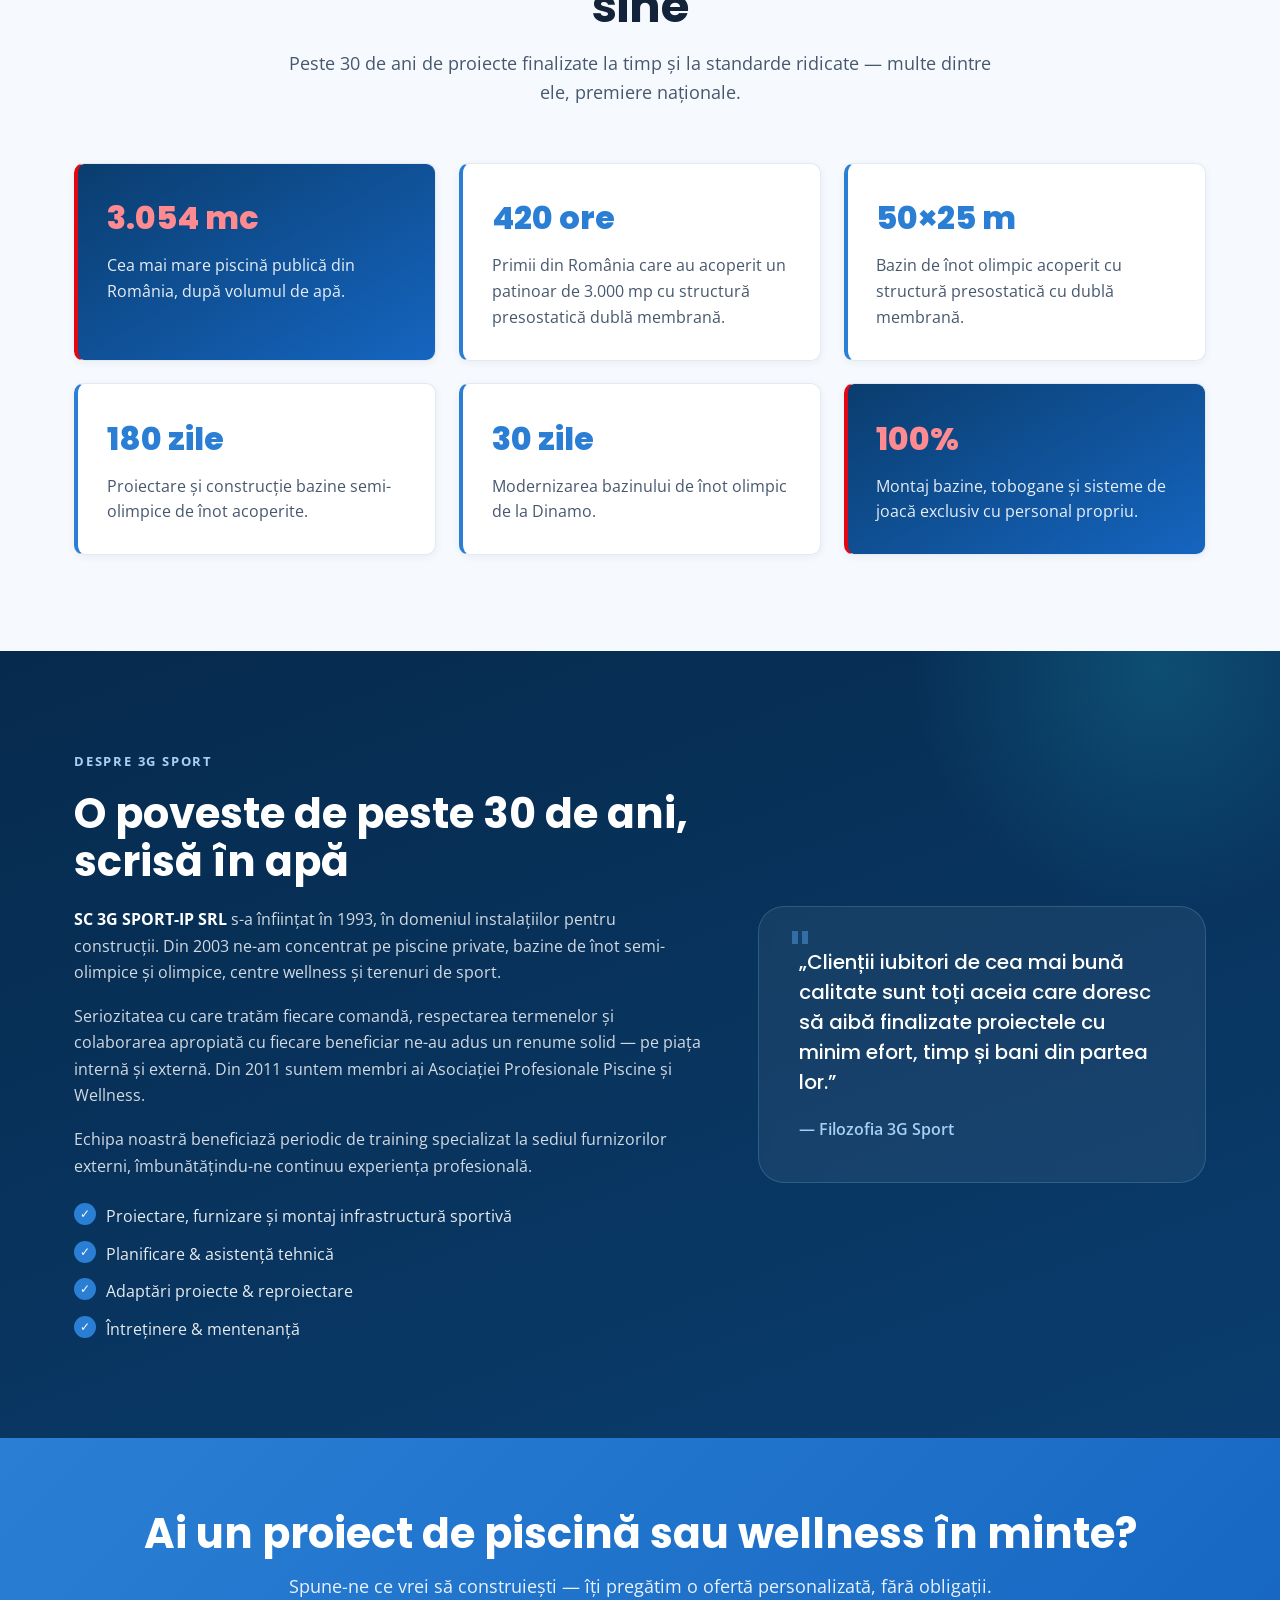
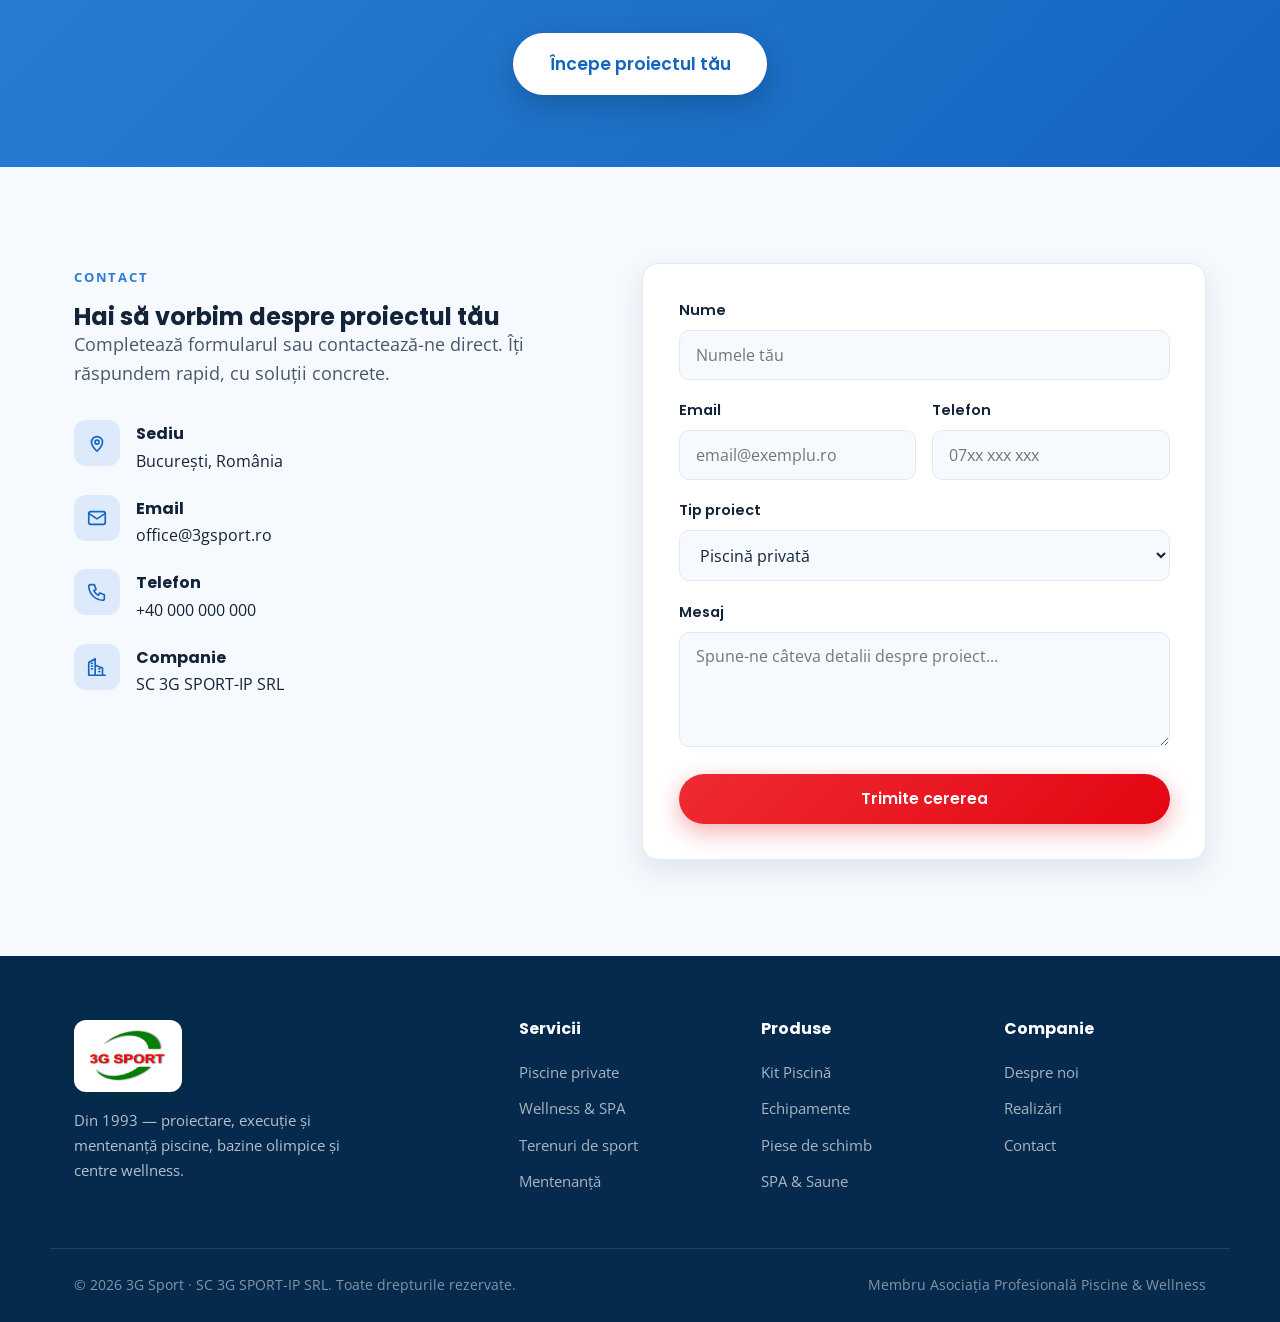
==== commit 01ed0fc7: "Add real brand logos to trust strip (Myrtha, SCP Europe, Acquapark, A&T Europe, Plasteco, Fabar, EME" ====
--- a/index-albastru.html
+++ b/index-albastru.html
@@ -65,7 +65,13 @@
   <div class="container trust-inner">
     <span class="trust-label">Concesionar mărci de top:</span>
     <ul class="trust-brands">
-      <li>MYRTHA</li><li>SCP EUROPE</li><li>ACQUAPARK</li><li>A&amp;T EUROPE</li><li>Plasteco Milano</li><li>Fabar Pool</li><li>EMEC</li>
+      <li><img src="img/brands/myrtha.svg" alt="Myrtha Pools" loading="lazy"><span>Myrtha</span></li>
+      <li><img src="img/brands/scp-europe.png" alt="SCP Europe" loading="lazy"><span>SCP Europe</span></li>
+      <li><img src="img/brands/acquapark.png" alt="Acquapark" loading="lazy"><span>Acquapark</span></li>
+      <li><img src="img/brands/at-europe.svg" alt="A&amp;T Europe" loading="lazy"><span>A&amp;T Europe</span></li>
+      <li><img src="img/brands/plasteco.svg" alt="Plasteco Milano" loading="lazy"><span>Plasteco Milano</span></li>
+      <li><img src="img/brands/fabar.png" alt="Fabar Pool" loading="lazy"><span>Fabar Pool</span></li>
+      <li><img src="img/brands/emec.png" alt="EMEC" loading="lazy"><span>EMEC</span></li>
     </ul>
   </div>
 </section>
--- a/styles.css
+++ b/styles.css
@@ -196,9 +196,11 @@
 .trust-strip { background: var(--navy-900); padding: 1.4rem 0; }
 .trust-inner { display: flex; align-items: center; gap: 1.5rem; flex-wrap: wrap; justify-content: center; }
 .trust-label { color: var(--aqua-300); font-weight: 600; font-size: .82rem; letter-spacing: .1em; text-transform: uppercase; }
-.trust-brands { list-style: none; display: flex; gap: 2rem; flex-wrap: wrap; }
-.trust-brands li { color: rgba(255, 255, 255, .6); font-family: 'Poppins', sans-serif; font-weight: 600; letter-spacing: .08em; font-size: .95rem; transition: color .25s; }
-.trust-brands li:hover { color: var(--white); }
+.trust-brands { list-style: none; display: flex; gap: 1rem; flex-wrap: wrap; align-items: center; justify-content: center; }
+.trust-brands li { display: flex; flex-direction: column; align-items: center; justify-content: center; gap: .3rem; background: #fff; border-radius: 10px; padding: .55rem .9rem .45rem; min-height: 60px; min-width: 96px; box-shadow: 0 2px 10px rgba(0,0,0,.15); transition: transform .2s, box-shadow .2s; }
+.trust-brands li:hover { transform: translateY(-2px); box-shadow: 0 6px 18px rgba(0,0,0,.25); }
+.trust-brands li img { height: 30px; width: auto; max-width: 120px; object-fit: contain; display: block; }
+.trust-brands li span { font-family: 'Poppins', sans-serif; font-size: .62rem; font-weight: 600; letter-spacing: .04em; color: #556; text-transform: uppercase; white-space: nowrap; }
 
 /* ===== Sections ===== */
 .section { padding: 6rem 0; }
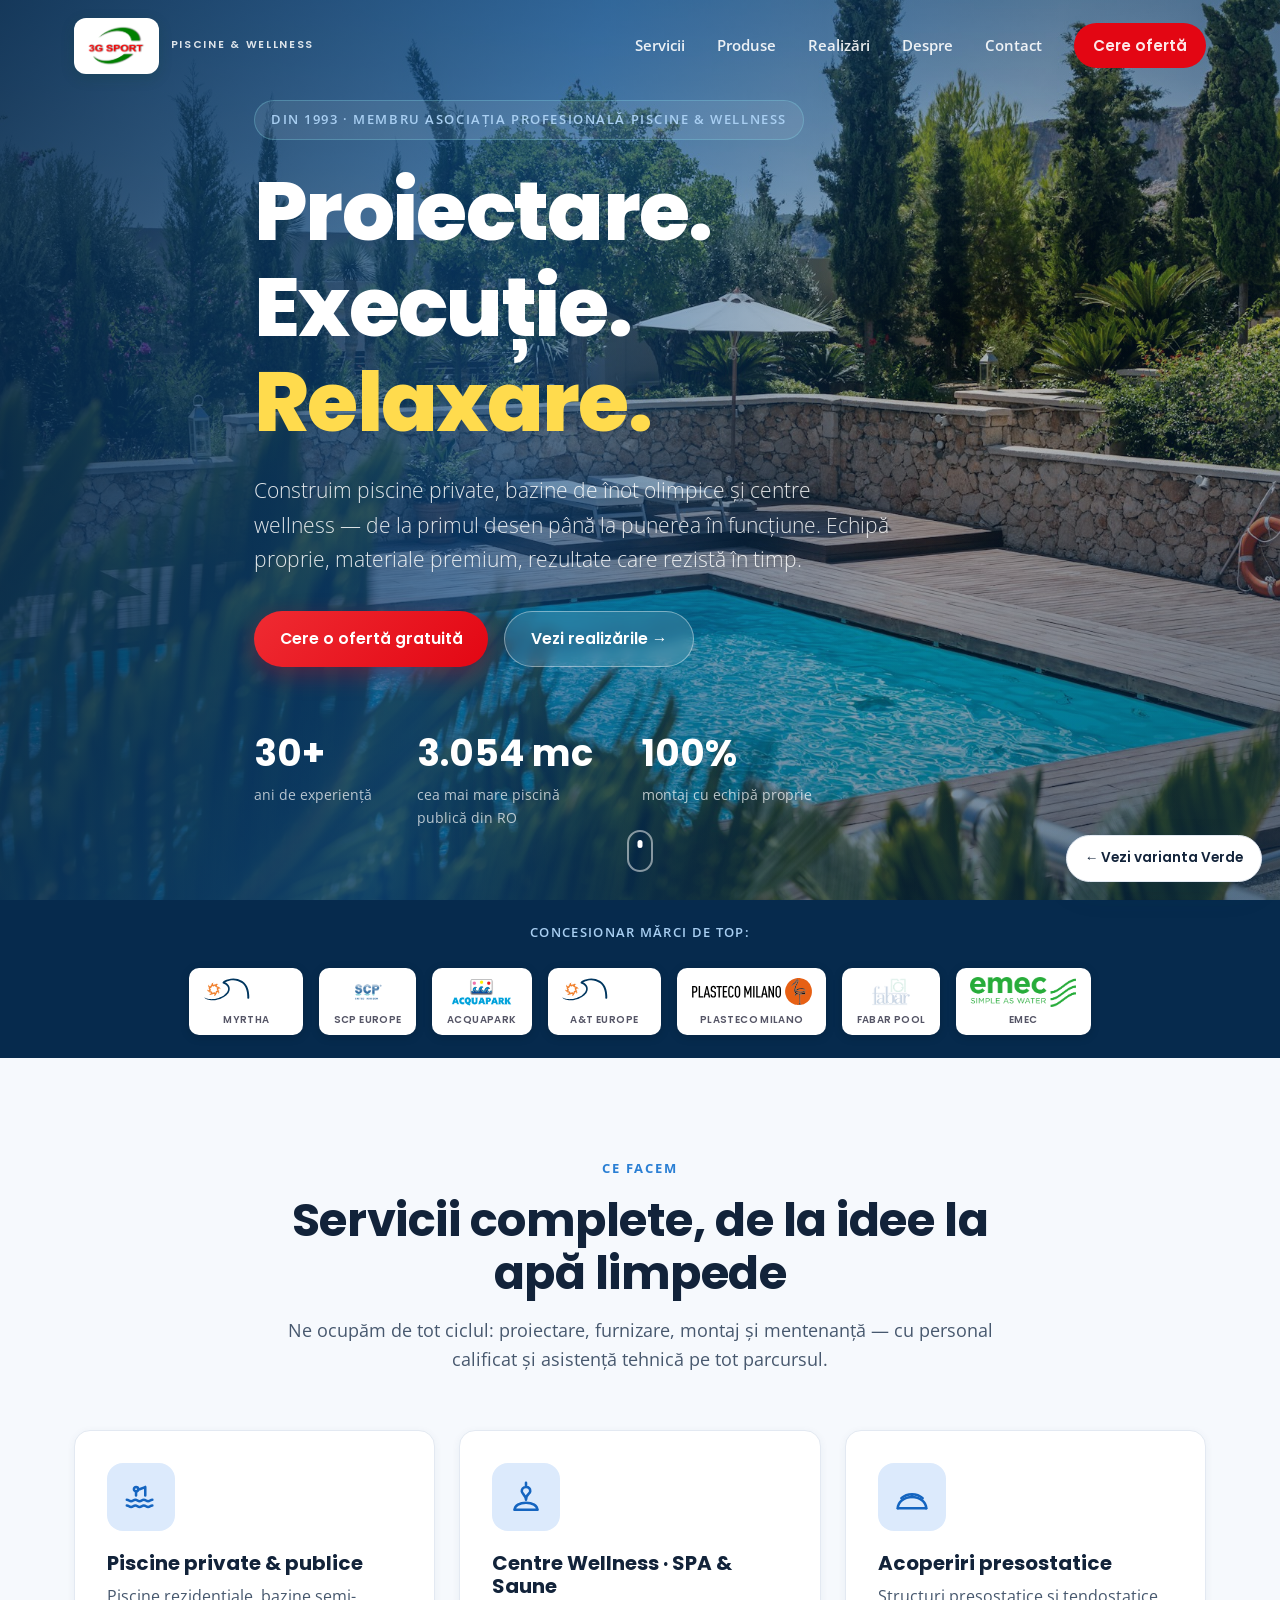
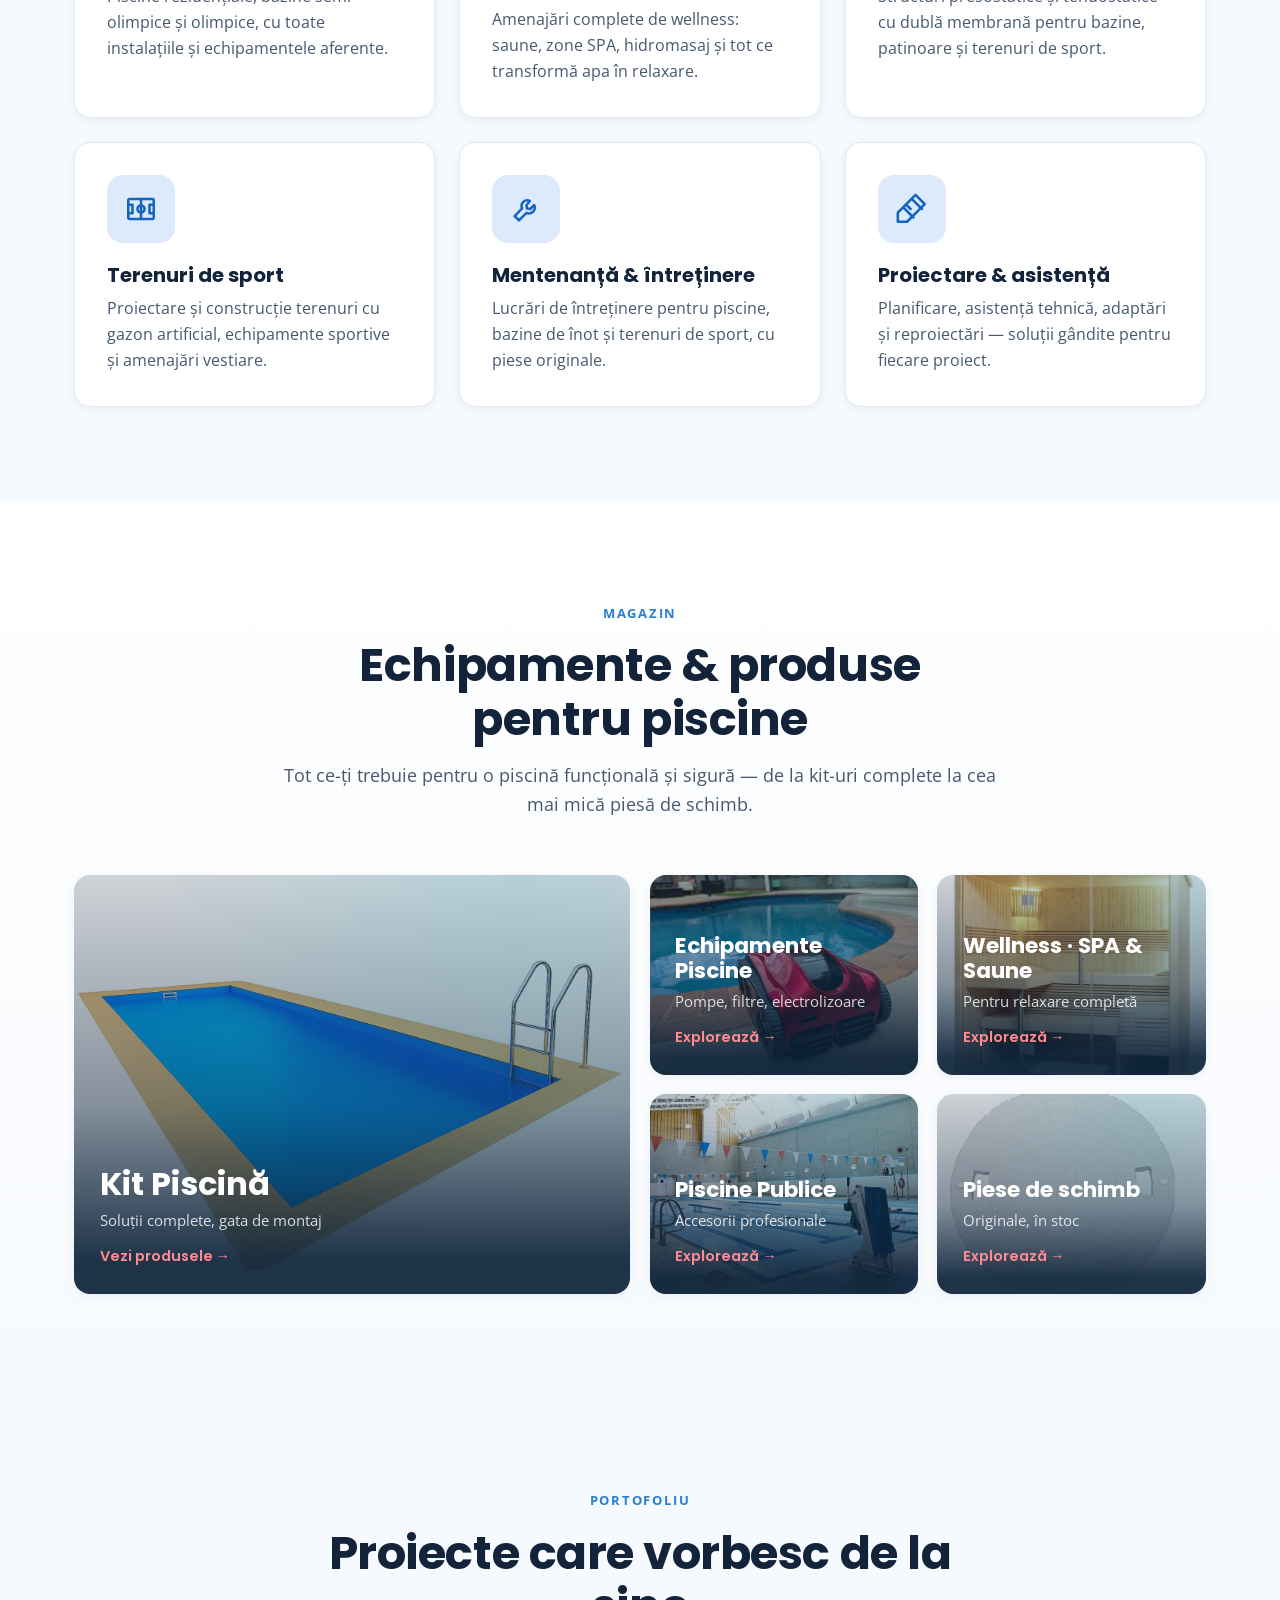
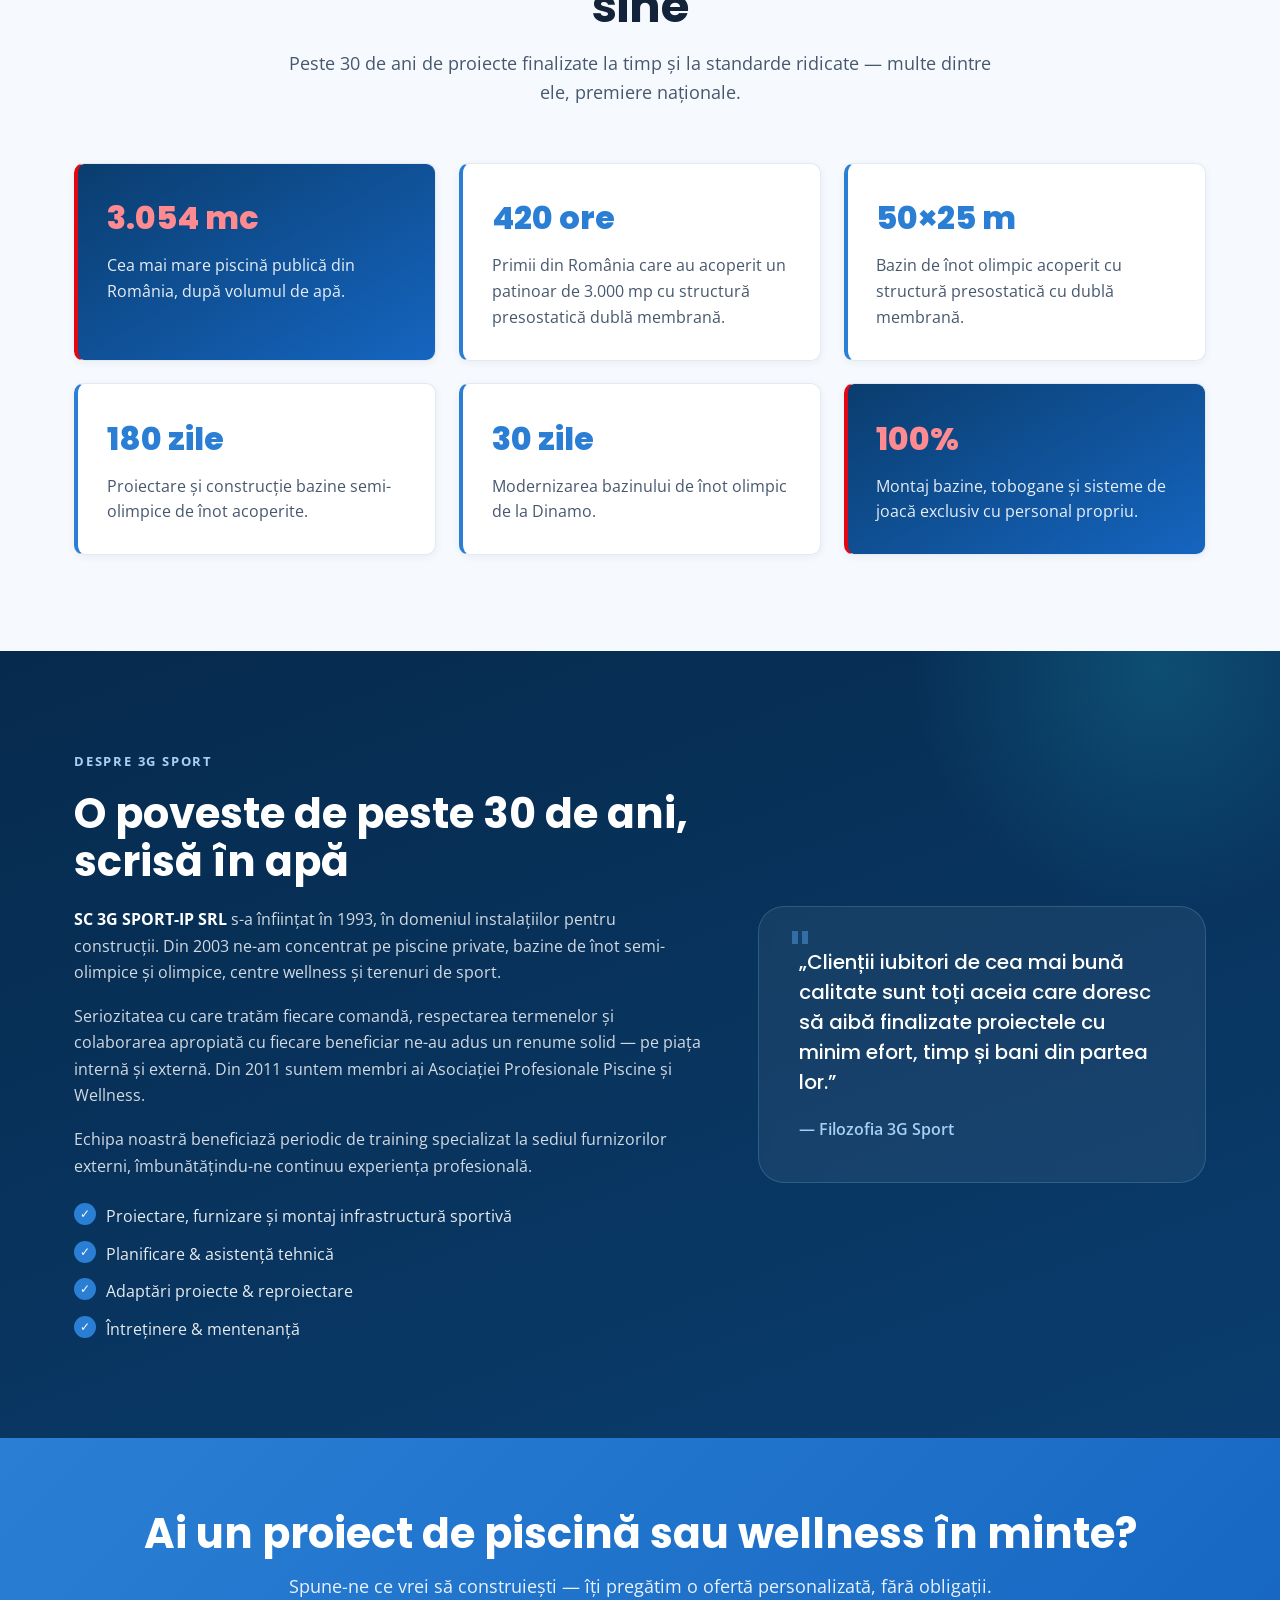
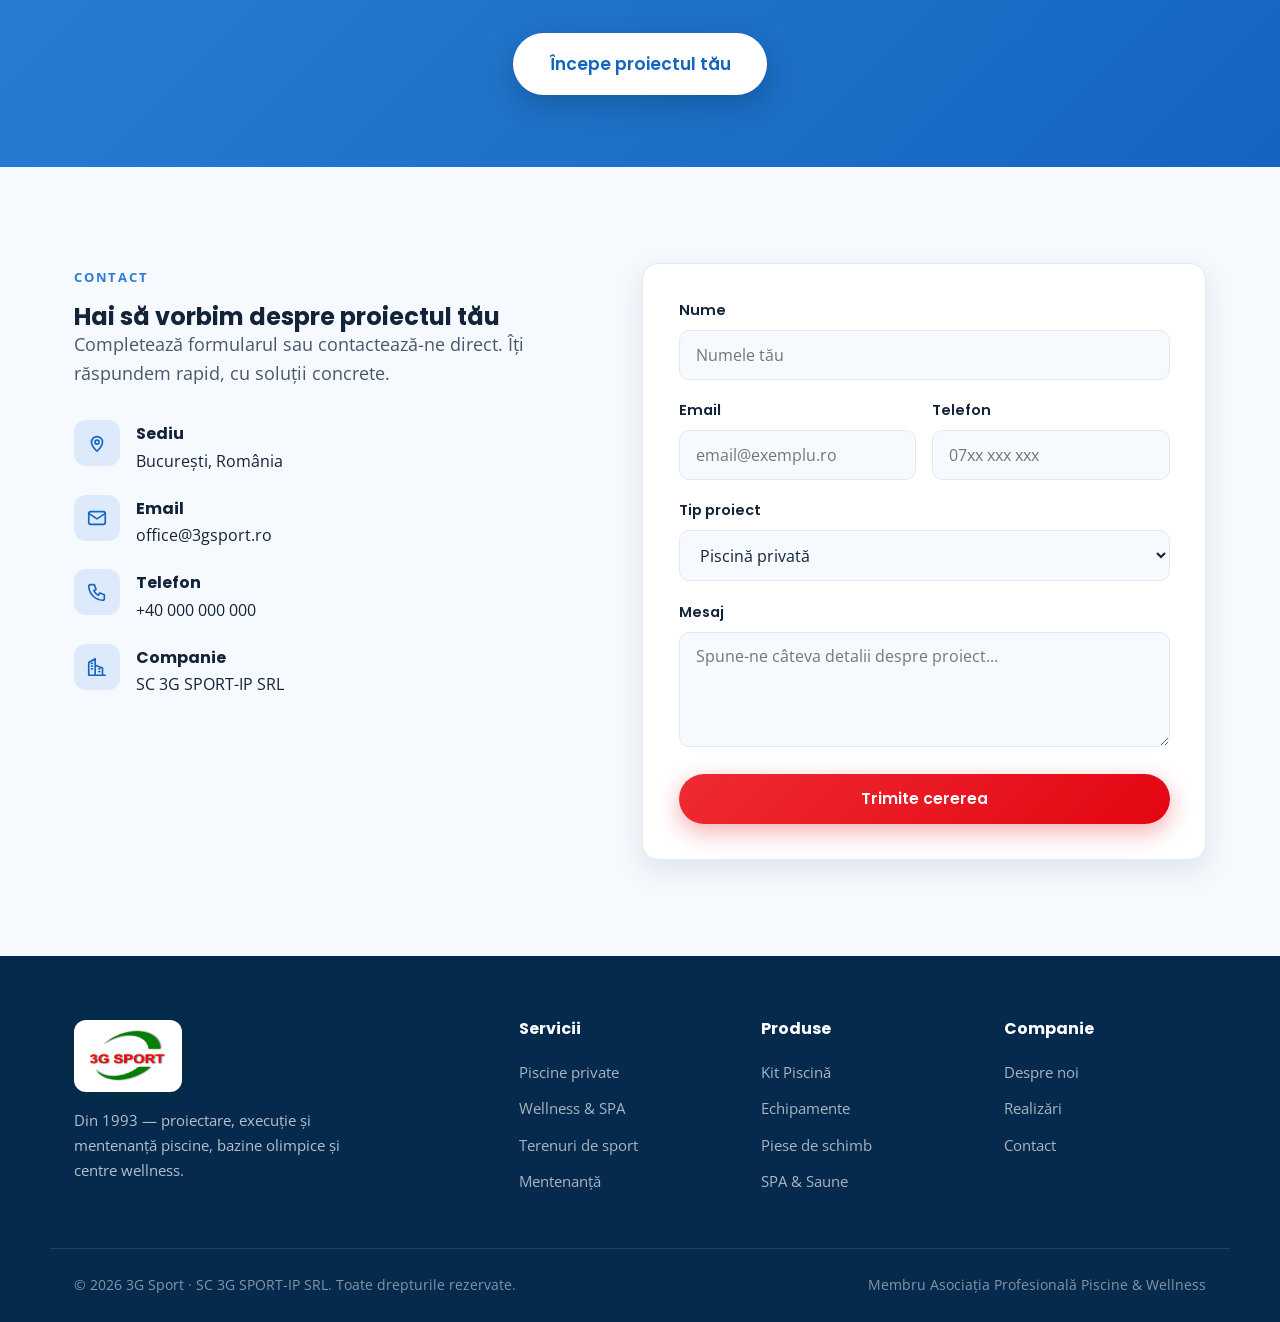
==== commit c6e80d2b: "Link shop categories to 3gpiscine.ro + add real category background images" ====
--- a/index-albastru.html
+++ b/index-albastru.html
@@ -128,35 +128,35 @@
       <p class="section-lead">Tot ce-ți trebuie pentru o piscină funcțională și sigură — de la kit-uri complete la cea mai mică piesă de schimb.</p>
     </div>
     <div class="cat-grid">
-      <a href="#contact" class="cat-card cat-lg">
+      <a href="https://3gpiscine.ro/index.php?route=product/category&amp;path=46" target="_blank" rel="noopener" class="cat-card cat-lg" style="background-image:url('img/categories/kit-piscina.png')">
         <div class="cat-body">
           <h3>Kit Piscină</h3>
           <p>Soluții complete, gata de montaj</p>
           <span class="cat-link">Vezi produsele →</span>
         </div>
       </a>
-      <a href="#contact" class="cat-card">
+      <a href="https://3gpiscine.ro/Echipamente-Piscine" target="_blank" rel="noopener" class="cat-card" style="background-image:url('img/categories/echipamente.jpg')">
         <div class="cat-body">
           <h3>Echipamente Piscine</h3>
           <p>Pompe, filtre, electrolizoare</p>
           <span class="cat-link">Explorează →</span>
         </div>
       </a>
-      <a href="#contact" class="cat-card">
+      <a href="https://3gpiscine.ro/wellness-spa-si-Saune" target="_blank" rel="noopener" class="cat-card" style="background-image:url('img/categories/wellness-spa.jpg')">
         <div class="cat-body">
           <h3>Wellness · SPA &amp; Saune</h3>
           <p>Pentru relaxare completă</p>
           <span class="cat-link">Explorează →</span>
         </div>
       </a>
-      <a href="#contact" class="cat-card">
+      <a href="https://3gpiscine.ro/index.php?route=product/category&amp;path=1" target="_blank" rel="noopener" class="cat-card" style="background-image:url('img/categories/piscine-publice.jpg')">
         <div class="cat-body">
           <h3>Piscine Publice</h3>
           <p>Accesorii profesionale</p>
           <span class="cat-link">Explorează →</span>
         </div>
       </a>
-      <a href="#contact" class="cat-card">
+      <a href="https://3gpiscine.ro/Piese-de-schimb" target="_blank" rel="noopener" class="cat-card" style="background-image:url('img/categories/piese-schimb.jpg')">
         <div class="cat-body">
           <h3>Piese de schimb</h3>
           <p>Originale, în stoc</p>
--- a/styles.css
+++ b/styles.css
@@ -233,12 +233,15 @@
   position: relative; border-radius: var(--radius); overflow: hidden; padding: 1.6rem;
   display: flex; align-items: flex-end; color: var(--white);
   background: linear-gradient(160deg, var(--navy-700), var(--blue-600));
+  background-size: cover; background-position: center;
   box-shadow: var(--shadow-sm); transition: transform .35s var(--ease), box-shadow .35s var(--ease);
 }
-.cat-card::after { content: ''; position: absolute; inset: 0; background: radial-gradient(circle at 80% 0%, rgba(63, 196, 214, .5), transparent 60%); opacity: .6; transition: opacity .35s; }
+.cat-card::before { content: ''; position: absolute; inset: 0; background: linear-gradient(to top, rgba(11, 34, 57, .92) 8%, rgba(11, 34, 57, .5) 45%, rgba(11, 34, 57, .2) 100%); z-index: 0; transition: background .35s; }
+.cat-card::after { content: ''; position: absolute; inset: 0; background: radial-gradient(circle at 80% 0%, rgba(63, 196, 214, .35), transparent 60%); opacity: .5; transition: opacity .35s; z-index: 0; }
 .cat-card:hover { transform: translateY(-6px); box-shadow: var(--shadow-lg); }
+.cat-card:hover::before { background: linear-gradient(to top, rgba(11, 34, 57, .82) 5%, rgba(11, 34, 57, .35) 50%, rgba(11, 34, 57, .1) 100%); }
 .cat-card:hover::after { opacity: 1; }
-.cat-lg { grid-column: span 2; grid-row: span 2; background: linear-gradient(160deg, var(--navy-900), var(--cyan-500)); }
+.cat-lg { grid-column: span 2; grid-row: span 2; }
 .cat-body { position: relative; z-index: 1; }
 .cat-body h3 { color: var(--white); font-size: 1.35rem; margin-bottom: .3rem; }
 .cat-lg .cat-body h3 { font-size: 2rem; }
